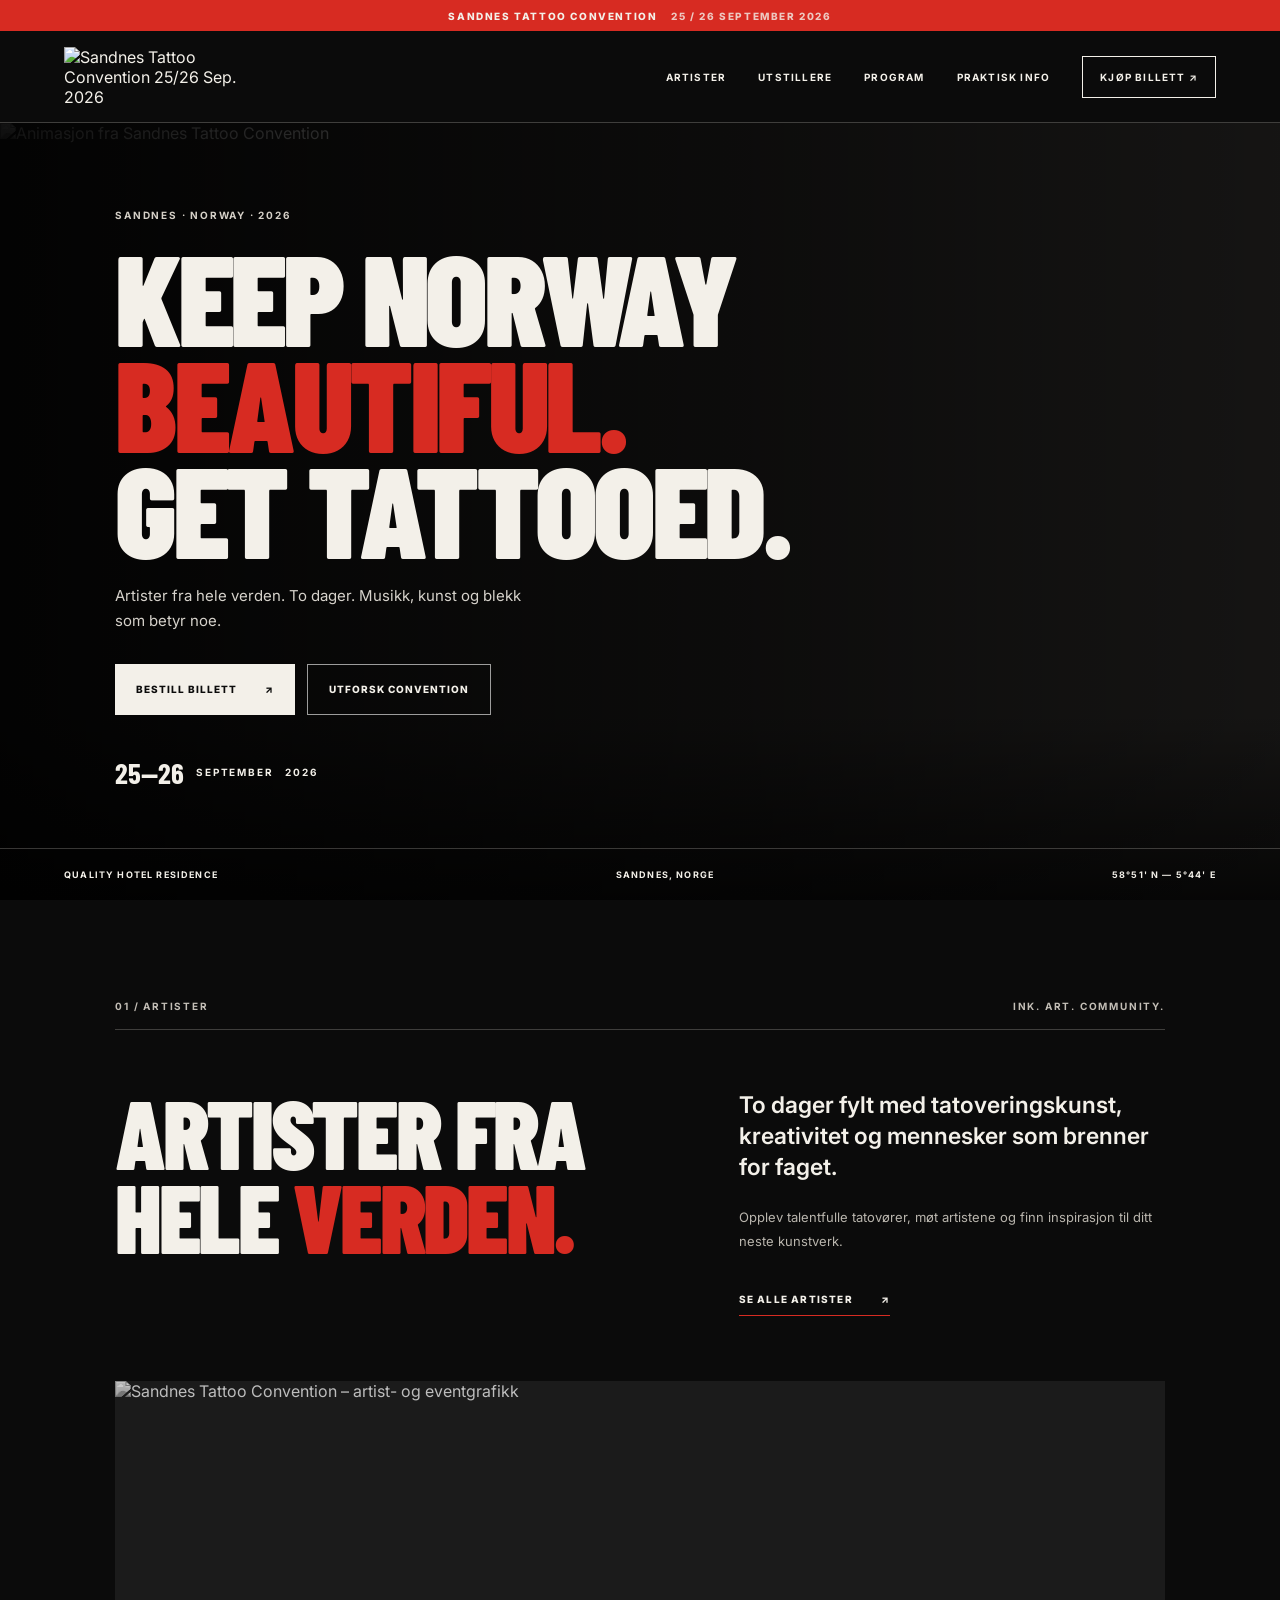
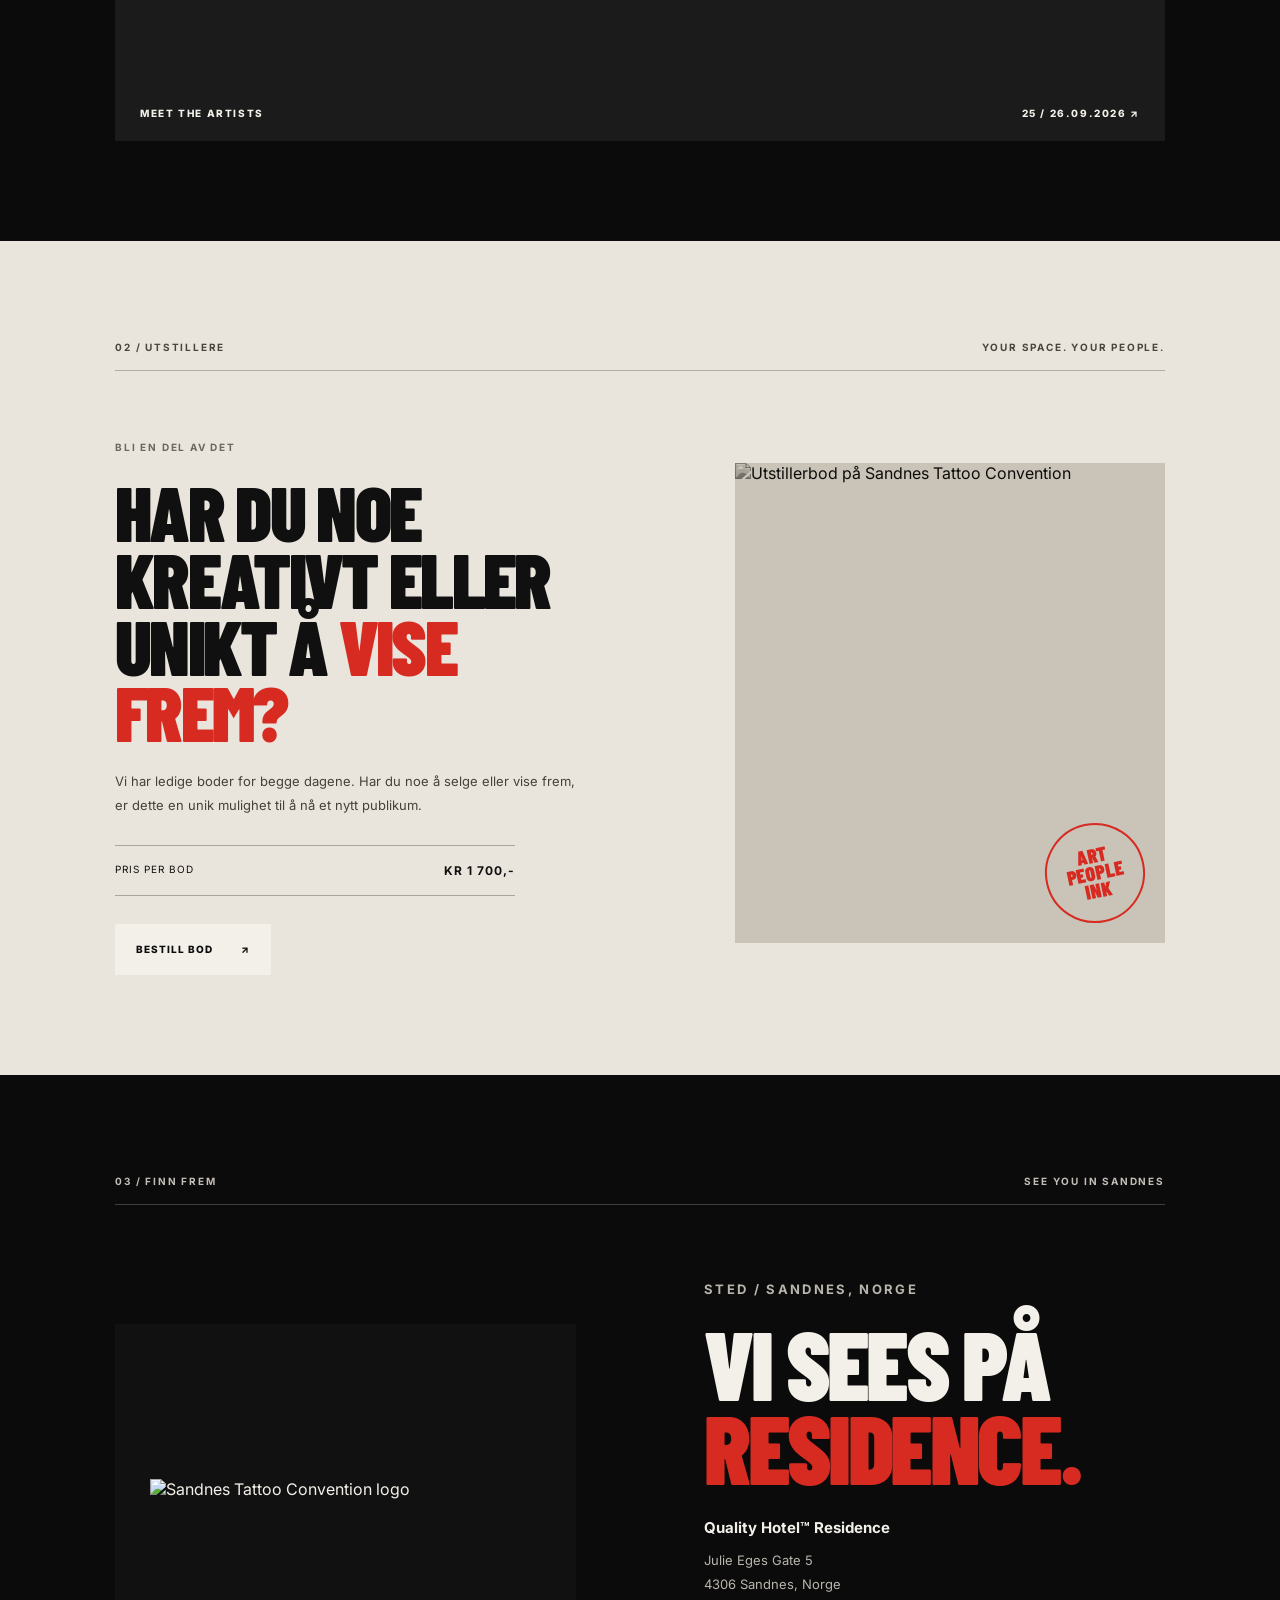
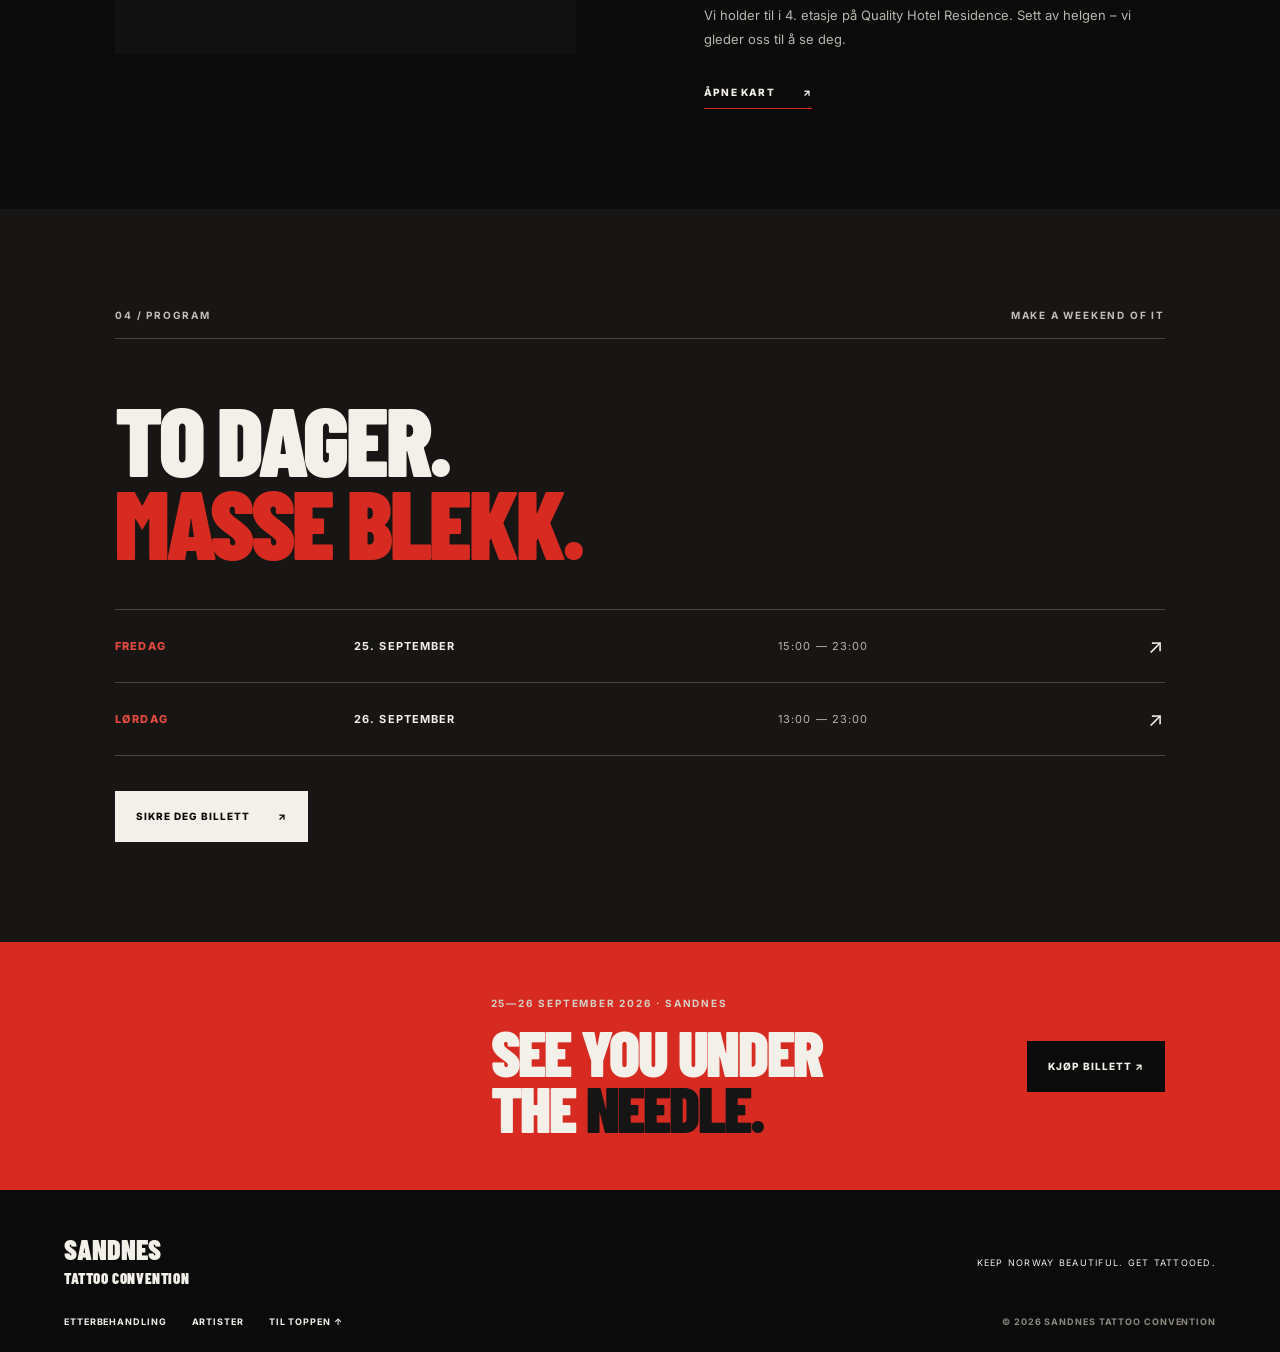
==== index.html @ 078666fd "Add files via upload" ====
<!doctype html>
<html lang="no">
<head>
  <meta charset="utf-8">
  <meta name="viewport" content="width=device-width, initial-scale=1">
  <meta name="theme-color" content="#0b0b0b">
  <meta name="description" content="Sandnes Tattoo Convention 2026 – 25.–26. september på Quality Hotel Residence, Sandnes.">
  <title>Sandnes Tattoo Convention 2026</title>
  <link rel="preconnect" href="https://images.squarespace-cdn.com">
  <link rel="preconnect" href="https://fonts.googleapis.com">
  <link rel="preconnect" href="https://fonts.gstatic.com" crossorigin>
  <link href="https://fonts.googleapis.com/css2?family=Barlow+Condensed:wght@500;600;700;800;900&family=Inter:wght@400;500;600;700&display=swap" rel="stylesheet">
  <link rel="stylesheet" href="styles.css">
</head>
<body>
  <div class="announcement">SANDNES TATTOO CONVENTION <span>25 / 26 SEPTEMBER 2026</span></div>
  <header class="site-header">
    <a class="brand" href="#top" aria-label="Sandnes Tattoo Convention – hjem">
      <img src="https://images.squarespace-cdn.com/content/v1/65fae7667be36723a707e2a6/1be97c33-63d8-4299-be17-b055fa96f4dd/STC_26_logo.png" alt="Sandnes Tattoo Convention 25/26 Sep. 2026">
    </a>
    <button class="menu-toggle" aria-expanded="false" aria-controls="main-nav">MENY <span>☰</span></button>
    <nav id="main-nav" class="main-nav">
      <a href="#artister">ARTISTER</a>
      <a href="#utstillere">UTSTILLERE</a>
      <a href="#program">PROGRAM</a>
      <a href="#praktisk">PRAKTISK INFO</a>
      <a class="nav-ticket" href="https://sandnes-tattoo-convention.hoopla.no/" target="_blank" rel="noopener">KJØP BILLETT ↗</a>
    </nav>
  </header>

  <main id="top">
    <section class="hero">
      <div class="hero-media">
        <img class="hero-gif" src="https://images.squarespace-cdn.com/content/v1/65fae7667be36723a707e2a6/f34ad4ca-7884-49cb-9c8e-e98b982192d0/v1.gif" alt="Animasjon fra Sandnes Tattoo Convention">
      </div>
      <div class="hero-shade"></div>
      <div class="hero-content">
        <p class="eyebrow">SANDNES · NORWAY · 2026</p>
        <h1>KEEP NORWAY<br><span>BEAUTIFUL.</span><br>GET TATTOOED.</h1>
        <p class="hero-copy">Artister fra hele verden. To dager. Musikk, kunst og blekk som betyr noe.</p>
        <div class="hero-actions">
          <a class="button button-light" href="https://sandnes-tattoo-convention.hoopla.no/" target="_blank" rel="noopener">BESTILL BILLETT <span>↗</span></a>
          <a class="button button-outline" href="#artister">UTFORSK CONVENTION</a>
        </div>
        <div class="hero-date"><span>25—26</span><span>SEPTEMBER</span><span>2026</span></div>
      </div>
      <div class="hero-bottom"><span>QUALITY HOTEL RESIDENCE</span><span>SANDNES, NORGE</span><span>58°51' N — 5°44' E</span></div>
    </section>

    <section class="intro section-pad" id="artister">
      <div class="section-kicker"><span>01 / ARTISTER</span><span>INK. ART. COMMUNITY.</span></div>
      <div class="intro-grid">
        <h2>ARTISTER FRA<br>HELE <em>VERDEN.</em></h2>
        <div class="intro-text">
          <p class="large-copy">To dager fylt med tatoveringskunst, kreativitet og mennesker som brenner for faget.</p>
          <p>Opplev talentfulle tatovører, møt artistene og finn inspirasjon til ditt neste kunstverk.</p>
          <a class="text-link" href="https://www.sandnestattooconvention.no/artister">SE ALLE ARTISTER <span>↗</span></a>
        </div>
      </div>
      <div class="artist-strip">
        <img src="https://images.squarespace-cdn.com/content/v1/65fae7667be36723a707e2a6/83099fee-153a-42f2-ba63-254ea59f3fc2/Sandnes%2BTattoo.gif" alt="Sandnes Tattoo Convention – artist- og eventgrafikk" loading="lazy">
        <div class="artist-strip-label"><span>MEET THE ARTISTS</span><span>25 / 26.09.2026 ↗</span></div>
      </div>
    </section>

    <section class="vendors section-pad" id="utstillere">
      <div class="section-kicker"><span>02 / UTSTILLERE</span><span>YOUR SPACE. YOUR PEOPLE.</span></div>
      <div class="vendors-grid">
        <div class="vendors-copy">
          <p class="eyebrow">BLI EN DEL AV DET</p>
          <h2>HAR DU NOE<br>KREATIVT ELLER<br>UNIKT Å <em>VISE FREM?</em></h2>
          <p>Vi har ledige boder for begge dagene. Har du noe å selge eller vise frem, er dette en unik mulighet til å nå et nytt publikum.</p>
          <div class="price-row"><span>PRIS PER BOD</span><strong>KR 1 700,-</strong></div>
          <a class="button button-light" href="https://www.paypal.com/" target="_blank" rel="noopener">BESTILL BOD <span>↗</span></a>
        </div>
        <div class="vendors-image">
          <img src="https://images.squarespace-cdn.com/content/v1/65fae7667be36723a707e2a6/8558b09d-7b20-4662-9222-501c51ed01f8/stand.gif" alt="Utstillerbod på Sandnes Tattoo Convention" loading="lazy">
          <span class="image-stamp">ART<br>PEOPLE<br>INK</span>
        </div>
      </div>
    </section>

    <section class="venue section-pad" id="praktisk">
      <div class="section-kicker"><span>03 / FINN FREM</span><span>SEE YOU IN SANDNES</span></div>
      <div class="venue-grid">
        <div class="venue-art">
          <img src="https://images.squarespace-cdn.com/content/v1/65fae7667be36723a707e2a6/1be97c33-63d8-4299-be17-b055fa96f4dd/STC_26_logo.png" alt="Sandnes Tattoo Convention logo" loading="lazy">
        </div>
        <div class="venue-copy">
          <p class="eyebrow">STED / SANDNES, NORGE</p>
          <h2>VI SEES PÅ<br><em>RESIDENCE.</em></h2>
          <h3>Quality Hotel™ Residence</h3>
          <p>Julie Eges Gate 5<br>4306 Sandnes, Norge</p>
          <p>Vi holder til i 4. etasje på Quality Hotel Residence. Sett av helgen – vi gleder oss til å se deg.</p>
          <a class="text-link" href="https://maps.app.goo.gl/" target="_blank" rel="noopener">ÅPNE KART <span>↗</span></a>
        </div>
      </div>
    </section>

    <section class="schedule section-pad" id="program">
      <div class="section-kicker"><span>04 / PROGRAM</span><span>MAKE A WEEKEND OF IT</span></div>
      <h2>TO DAGER.<br><em>MASSE BLEKK.</em></h2>
      <div class="schedule-list">
        <div class="schedule-item"><span class="schedule-day">FREDAG</span><strong>25. SEPTEMBER</strong><span class="schedule-time">15:00 — 23:00</span><span class="schedule-arrow">↗</span></div>
        <div class="schedule-item"><span class="schedule-day">LØRDAG</span><strong>26. SEPTEMBER</strong><span class="schedule-time">13:00 — 23:00</span><span class="schedule-arrow">↗</span></div>
      </div>
      <a class="button button-light schedule-cta" href="https://sandnes-tattoo-convention.hoopla.no/" target="_blank" rel="noopener">SIKRE DEG BILLETT <span>↗</span></a>
    </section>

    <section class="ticket-banner">
      <img src="https://images.squarespace-cdn.com/content/v1/65fae7667be36723a707e2a6/1be97c33-63d8-4299-be17-b055fa96f4dd/STC_26_logo.png" alt="" loading="lazy">
      <div><p class="eyebrow">25—26 SEPTEMBER 2026 · SANDNES</p><h2>SEE YOU UNDER<br>THE <em>NEEDLE.</em></h2></div>
      <a class="button button-dark" href="https://sandnes-tattoo-convention.hoopla.no/" target="_blank" rel="noopener">KJØP BILLETT ↗</a>
    </section>
  </main>

  <footer class="site-footer">
    <a href="#top" class="footer-logo">SANDNES<br><span>TATTOO CONVENTION</span></a>
    <p>KEEP NORWAY BEAUTIFUL. GET TATTOOED.</p>
    <div class="footer-links"><a href="https://www.sandnestattooconvention.no/aftercare">ETTERBEHANDLING</a><a href="https://www.sandnestattooconvention.no/artister">ARTISTER</a><a href="#top">TIL TOPPEN ↑</a></div>
    <small>© 2026 SANDNES TATTOO CONVENTION</small>
  </footer>
  <script src="script.js"></script>
</body>
</html>
---- styles.css ----
@import url('https://fonts.googleapis.com/css2?family=Barlow+Condensed:wght@500;600;700;800;900&family=Inter:wght@400;500;600;700&display=swap');
:root{--black:#0b0b0b;--white:#f3f0e9;--red:#d72b22;--gray:#a8a49d;--line:rgba(243,240,233,.22)}
*{box-sizing:border-box}html{scroll-behavior:smooth;scroll-padding-top:90px}body{margin:0;background:var(--black);color:var(--white);font-family:Inter,Arial,sans-serif}a{color:inherit;text-decoration:none}img{display:block;max-width:100%}.announcement{min-height:31px;background:var(--red);display:flex;align-items:center;justify-content:center;gap:14px;padding:7px 16px;font-size:10px;font-weight:800;letter-spacing:.16em}.announcement span{opacity:.8}.site-header{height:92px;display:flex;align-items:center;justify-content:space-between;padding:0 5vw;border-bottom:1px solid var(--line);position:relative;z-index:5;background:#0b0b0b}.brand{width:190px;flex-shrink:0}.brand img{width:100%;max-height:68px;object-fit:contain}.main-nav{display:flex;align-items:center;gap:clamp(16px,2.5vw,40px)}.main-nav a{font-size:10px;font-weight:700;letter-spacing:.12em;white-space:nowrap}.main-nav a:hover,.text-link:hover{color:#e04b40}.main-nav .nav-ticket{border:1px solid var(--white);padding:14px 17px}.menu-toggle{display:none;background:none;color:var(--white);border:0;font-weight:800}.hero{position:relative;min-height:690px;height:min(820px,calc(100vh - 123px));overflow:hidden;display:flex;align-items:center}.hero-media,.hero-shade{position:absolute;inset:0}.hero-media{background:#181716}.hero-gif{width:100%;height:100%;object-fit:cover;opacity:.56;filter:grayscale(100%)}.hero-shade{background:linear-gradient(90deg,rgba(0,0,0,.88) 0%,rgba(0,0,0,.5) 56%,rgba(0,0,0,.12) 100%),linear-gradient(0deg,rgba(0,0,0,.7),transparent 24%)}.hero-content{position:relative;z-index:1;padding:60px 9vw 95px;max-width:1050px}.eyebrow,.section-kicker{font-size:10px;font-weight:700;letter-spacing:.18em}.eyebrow{color:#d5d0c7}.hero h1,.intro h2,.vendors h2,.venue h2,.schedule h2,.ticket-banner h2{font-family:"Barlow Condensed",Impact,sans-serif;font-size:clamp(64px,10.1vw,145px);line-height:.82;letter-spacing:-.035em;font-weight:900;margin:22px 0}.hero h1 span,.intro em,.vendors em,.venue em,.schedule em,.ticket-banner em{color:var(--red);font-style:normal}.hero-copy{max-width:430px;color:#d6d2cb;line-height:1.7;font-size:15px}.hero-actions{display:flex;gap:12px;flex-wrap:wrap;margin-top:30px}.button{display:inline-flex;justify-content:center;align-items:center;gap:28px;min-height:51px;padding:0 21px;font-size:10px;font-weight:800;letter-spacing:.1em;transition:transform .2s,background .2s}.button:hover{transform:translateY(-2px)}.button-light{background:var(--white);color:var(--black)}.button-light:hover{background:#fff}.button-outline{border:1px solid rgba(255,255,255,.6)}.button-dark{background:var(--black);color:var(--white)}.hero-date{display:flex;align-items:center;gap:12px;margin-top:40px;font-size:10px;letter-spacing:.18em;font-weight:700}.hero-date span:first-child{font-family:"Barlow Condensed";font-size:29px;letter-spacing:0}.hero-bottom{position:absolute;bottom:0;left:0;right:0;display:flex;justify-content:space-between;padding:20px 5vw;border-top:1px solid var(--line);font-size:9px;letter-spacing:.13em;font-weight:700}.section-pad{padding:100px 9vw}.section-kicker{display:flex;justify-content:space-between;padding-bottom:17px;border-bottom:1px solid var(--line);color:#c3beb6}.intro-grid{display:grid;grid-template-columns:1.1fr .9fr;gap:8vw;padding:60px 0 65px}.intro h2,.vendors h2,.venue h2,.schedule h2,.ticket-banner h2{font-size:clamp(55px,7.5vw,100px);margin:0;line-height:.87}.intro-text{align-self:end;max-width:430px}.large-copy{font-size:23px;line-height:1.35;font-weight:600;margin-top:0}.intro-text p:not(.large-copy),.vendors-copy>p:not(.eyebrow),.venue-copy>p{font-size:13px;line-height:1.8;color:#b9b5ad}.text-link{display:inline-flex;gap:28px;align-items:center;border-bottom:1px solid var(--red);padding:15px 0 10px;font-size:10px;font-weight:800;letter-spacing:.12em;margin-top:12px}.artist-strip{position:relative;background:#1b1b1b;min-height:300px;overflow:hidden}.artist-strip img{width:100%;height:360px;object-fit:cover;filter:grayscale(100%);opacity:.76}.artist-strip-label{position:absolute;left:25px;right:25px;bottom:22px;display:flex;justify-content:space-between;font-size:10px;letter-spacing:.16em;font-weight:800}.vendors{background:#e9e5dc;color:#101010}.vendors .section-kicker{border-color:rgba(0,0,0,.25);color:#48453f}.vendors-grid{display:grid;grid-template-columns:1fr .85fr;gap:9vw;padding-top:60px;align-items:center}.vendors-copy .eyebrow{color:#6c665e}.vendors h2{font-size:clamp(48px,6vw,82px);margin:25px 0}.vendors h2 em{color:var(--red)}.vendors-copy>p:not(.eyebrow){max-width:470px;color:#45413b}.price-row{display:flex;justify-content:space-between;max-width:400px;border-top:1px solid #aaa49a;border-bottom:1px solid #aaa49a;padding:17px 0;margin:28px 0;font-size:10px;letter-spacing:.1em}.price-row strong{font-size:12px}.vendors-image{position:relative;min-height:430px;background:#c9c3b8;overflow:hidden}.vendors-image img{width:100%;height:480px;object-fit:cover;filter:grayscale(100%);mix-blend-mode:multiply}.image-stamp{position:absolute;right:20px;bottom:20px;border:2px solid var(--red);border-radius:50%;width:100px;height:100px;display:grid;place-content:center;text-align:center;color:var(--red);font-family:"Barlow Condensed";font-weight:900;font-size:20px;line-height:.88;transform:rotate(-12deg)}.venue-grid{display:grid;grid-template-columns:1fr 1fr;gap:10vw;padding-top:65px;align-items:center}.venue-art{min-height:330px;display:grid;place-items:center;background:#111;padding:35px}.venue-art img{width:100%;max-width:600px}.venue-copy h2{margin:20px 0 30px}.venue-copy h3{font-size:15px;margin:0 0 12px}.venue-copy>p{margin:8px 0}.schedule{background:#171615}.schedule h2{margin:58px 0 45px}.schedule-list{border-top:1px solid var(--line)}.schedule-item{display:grid;grid-template-columns:.65fr 1.2fr 1fr 30px;align-items:center;gap:20px;padding:24px 0;border-bottom:1px solid var(--line)}.schedule-item span,.schedule-item strong{font-size:11px;letter-spacing:.1em}.schedule-day{color:#e24a40;font-weight:800}.schedule-time{color:#b9b4ac}.schedule-arrow{font-size:20px!important;text-align:right}.schedule-cta{margin-top:35px}.ticket-banner{background:var(--red);padding:55px 9vw;display:flex;align-items:center;justify-content:space-between;gap:30px}.ticket-banner>img{width:170px;max-height:105px;object-fit:contain}.ticket-banner .eyebrow{margin-top:0}.ticket-banner h2{font-size:clamp(42px,5vw,66px);margin-top:15px}.ticket-banner em{color:#151515}.site-footer{padding:48px 5vw 25px;display:grid;grid-template-columns:1fr 1fr;gap:30px;align-items:center}.footer-logo{font-family:"Barlow Condensed";font-weight:900;font-size:28px;line-height:.85}.footer-logo span{font-size:15px;letter-spacing:.04em}.site-footer>p{font-size:9px;letter-spacing:.14em;text-align:right}.footer-links{display:flex;gap:25px;flex-wrap:wrap}.footer-links a,.site-footer small{font-size:9px;font-weight:700;letter-spacing:.1em}.site-footer small{text-align:right;color:#8e8981}
@media(min-width:1400px){.hero-content{padding-left:12vw}.section-pad{padding-left:12vw;padding-right:12vw}}
@media(max-width:850px){.site-header{height:76px;padding:0 22px}.brand{width:150px}.menu-toggle{display:block;font-size:10px;letter-spacing:.12em}.menu-toggle span{margin-left:8px;font-size:16px}.main-nav{display:none;position:absolute;top:75px;left:0;right:0;padding:20px 24px 25px;background:#0b0b0b;border-bottom:1px solid var(--line);flex-direction:column;align-items:stretch;gap:0}.main-nav.open{display:flex}.main-nav a{padding:16px 0;border-bottom:1px solid var(--line)}.main-nav .nav-ticket{text-align:center;margin-top:14px;padding:16px}.hero{height:720px;min-height:620px}.hero-content{padding:50px 7vw 95px}.hero h1{font-size:clamp(59px,12vw,100px)}.hero-bottom{padding:15px 5vw}.hero-bottom span:last-child{display:none}.section-pad{padding:70px 7vw}.intro-grid,.vendors-grid,.venue-grid{grid-template-columns:1fr;gap:35px;padding-top:40px}.intro-grid{padding-bottom:45px}.intro-text{max-width:600px}.vendors-image{min-height:300px}.vendors-image img{height:380px}.venue-art{min-height:250px}.ticket-banner{padding:45px 7vw;flex-wrap:wrap}.ticket-banner>img{width:120px}.ticket-banner>div{flex:1;min-width:200px}.ticket-banner .button{width:100%}}
@media(max-width:520px){.announcement{font-size:8px;gap:8px}.hero{height:calc(100svh - 107px);min-height:610px}.hero-content{padding-left:22px;padding-right:22px}.hero h1{font-size:62px}.hero-copy{font-size:13px}.hero-bottom{font-size:8px}.hero-bottom span:nth-child(2){text-align:right}.section-pad{padding:55px 22px}.section-kicker{font-size:8px;gap:12px}.intro h2,.vendors h2,.venue h2,.schedule h2{font-size:57px}.large-copy{font-size:20px}.artist-strip img{height:260px}.vendors h2{font-size:48px}.schedule-item{grid-template-columns:.8fr 1.2fr 30px;gap:8px}.schedule-time{grid-column:2;grid-row:2}.schedule-arrow{grid-column:3;grid-row:1/3}.schedule-item strong{font-size:10px}.ticket-banner{padding:35px 22px}.ticket-banner>img{width:95px}.ticket-banner h2{font-size:43px}.site-footer{padding:35px 22px 22px;grid-template-columns:1fr;gap:20px}.site-footer>p{text-align:left}.footer-links{gap:16px}.site-footer small{text-align:left}}
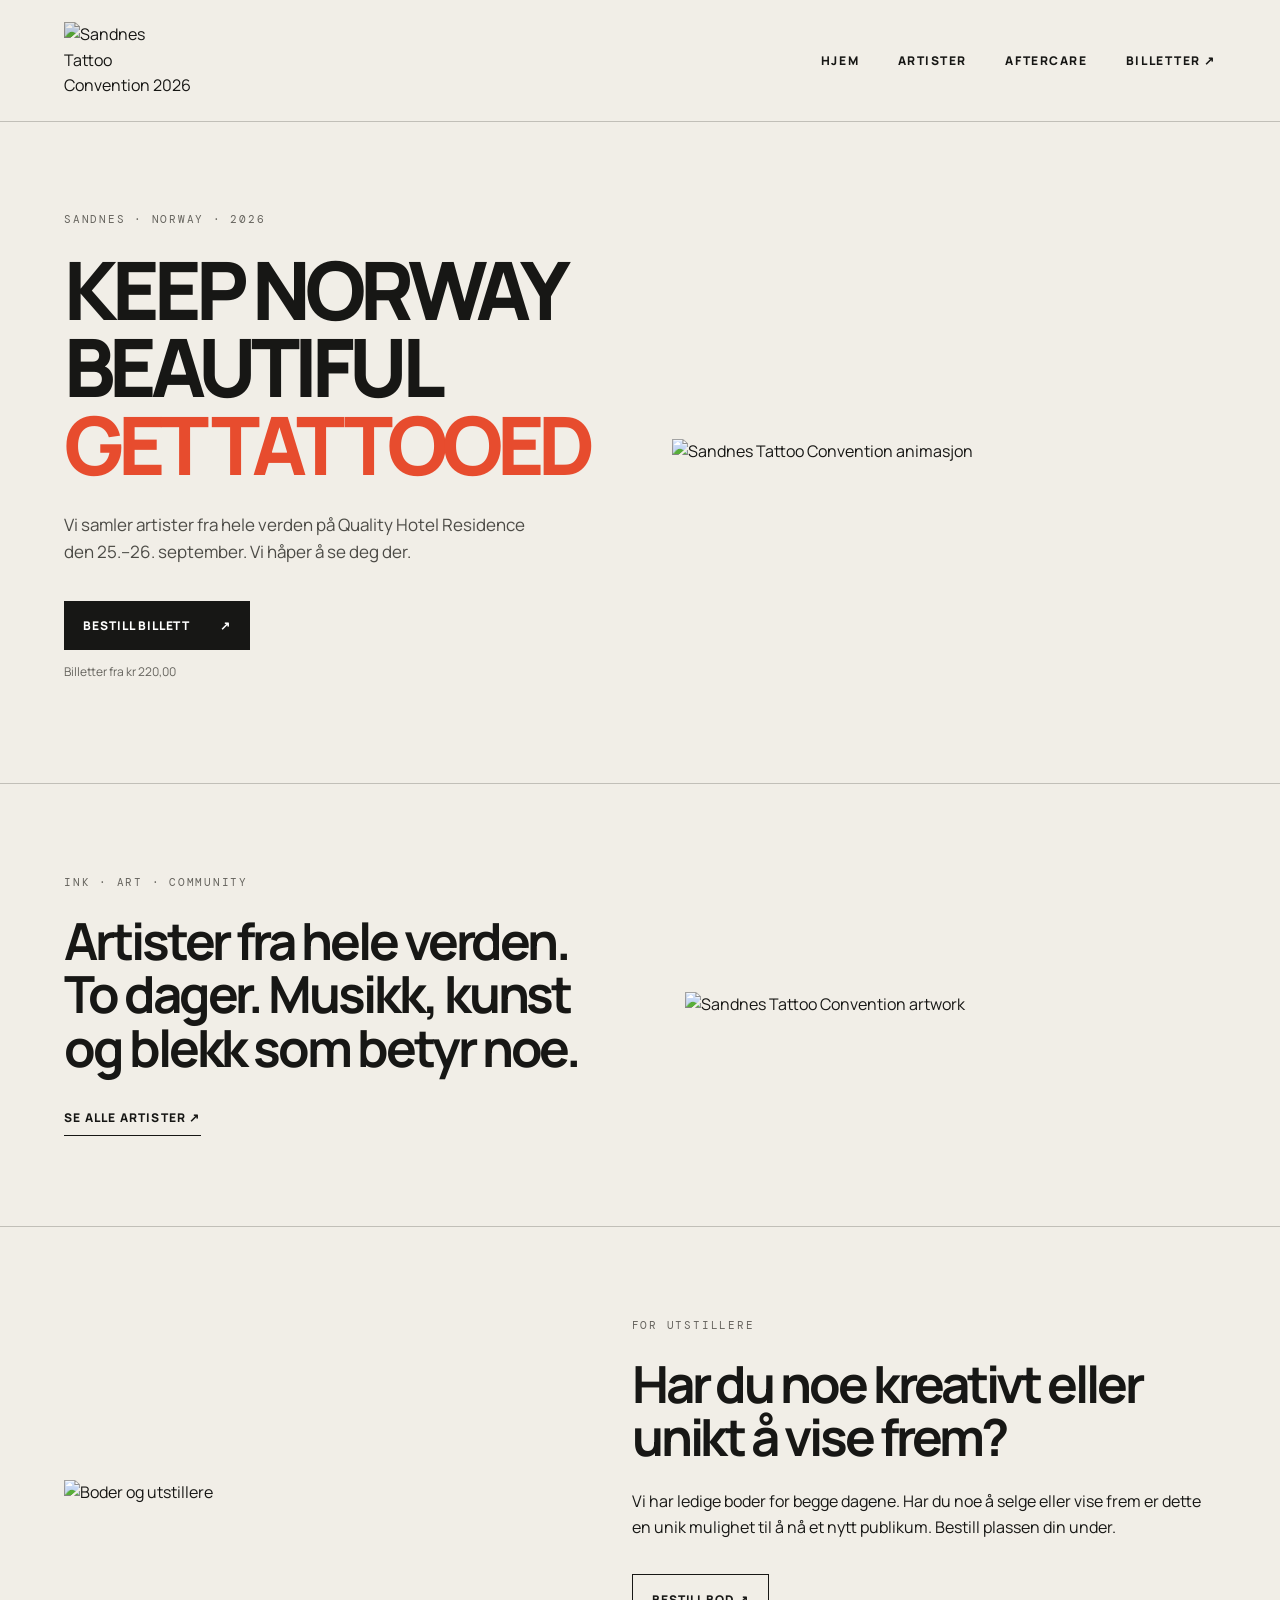
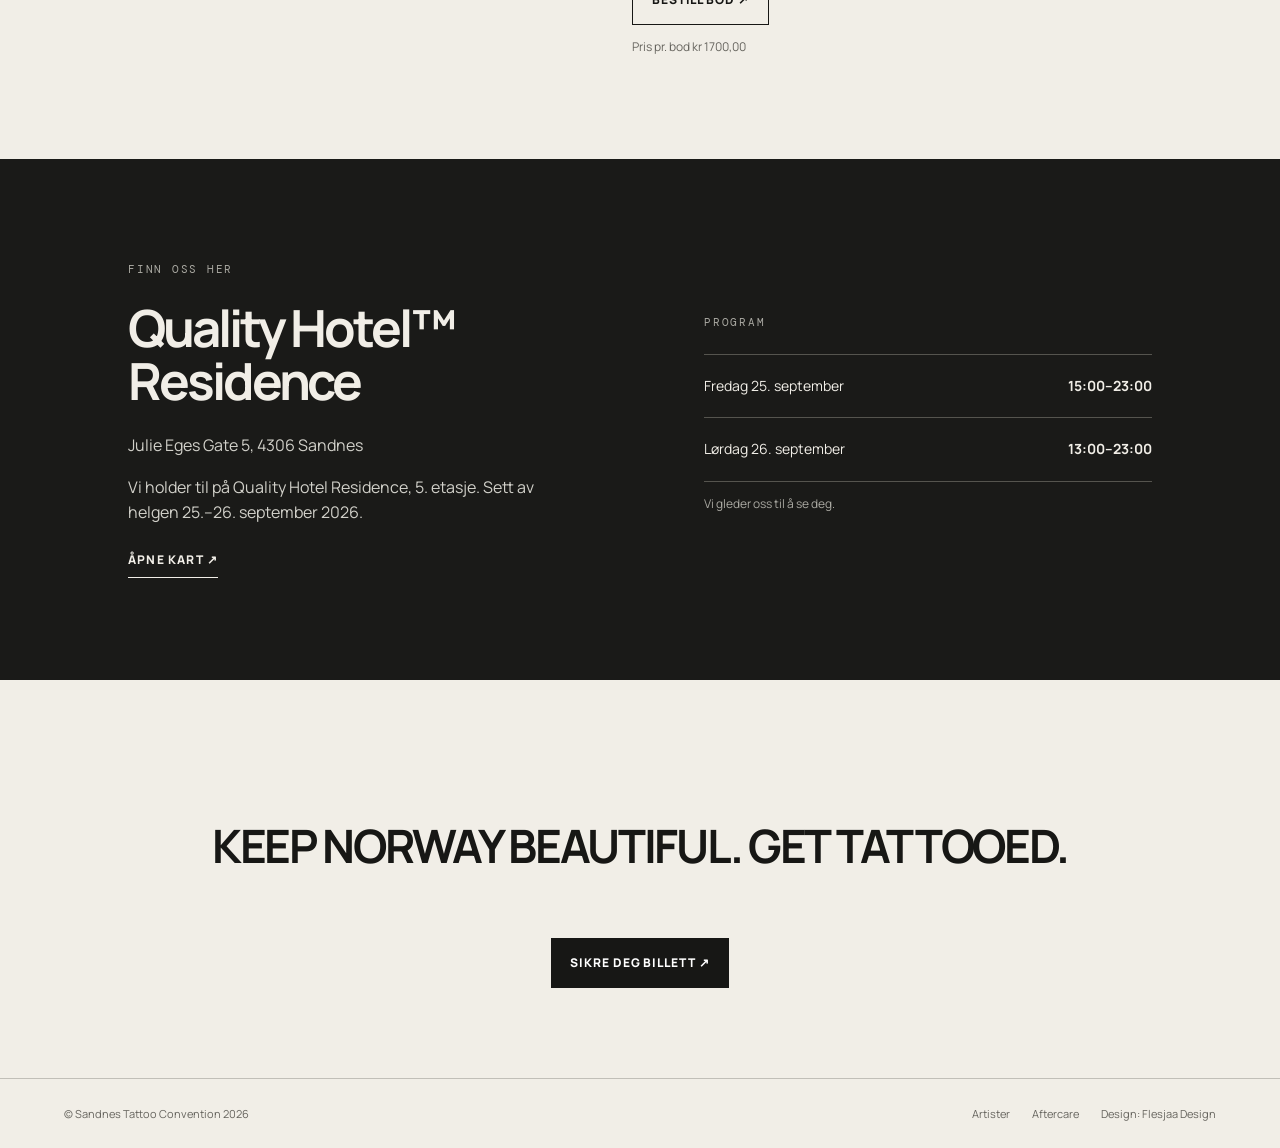
==== commit 53c481ef: "Add files via upload" ====
--- a/index.html
+++ b/index.html
@@ -1,125 +1,30 @@
 <!doctype html>
 <html lang="no">
 <head>
-  <meta charset="utf-8">
-  <meta name="viewport" content="width=device-width, initial-scale=1">
-  <meta name="theme-color" content="#0b0b0b">
-  <meta name="description" content="Sandnes Tattoo Convention 2026 – 25.–26. september på Quality Hotel Residence, Sandnes.">
-  <title>Sandnes Tattoo Convention 2026</title>
-  <link rel="preconnect" href="https://images.squarespace-cdn.com">
-  <link rel="preconnect" href="https://fonts.googleapis.com">
-  <link rel="preconnect" href="https://fonts.gstatic.com" crossorigin>
-  <link href="https://fonts.googleapis.com/css2?family=Barlow+Condensed:wght@500;600;700;800;900&family=Inter:wght@400;500;600;700&display=swap" rel="stylesheet">
-  <link rel="stylesheet" href="styles.css">
+<meta charset="utf-8"><meta name="viewport" content="width=device-width,initial-scale=1">
+<title>Sandnes Tattoo Convention 2026 – 26.–27. September</title>
+<meta name="description" content="Keep Norway Beautiful. Get Tattooed. Sandnes Tattoo Convention på Quality Hotel Residence.">
+<link rel="stylesheet" href="styles.css">
 </head>
 <body>
-  <div class="announcement">SANDNES TATTOO CONVENTION <span>25 / 26 SEPTEMBER 2026</span></div>
-  <header class="site-header">
-    <a class="brand" href="#top" aria-label="Sandnes Tattoo Convention – hjem">
-      <img src="https://images.squarespace-cdn.com/content/v1/65fae7667be36723a707e2a6/1be97c33-63d8-4299-be17-b055fa96f4dd/STC_26_logo.png" alt="Sandnes Tattoo Convention 25/26 Sep. 2026">
-    </a>
-    <button class="menu-toggle" aria-expanded="false" aria-controls="main-nav">MENY <span>☰</span></button>
-    <nav id="main-nav" class="main-nav">
-      <a href="#artister">ARTISTER</a>
-      <a href="#utstillere">UTSTILLERE</a>
-      <a href="#program">PROGRAM</a>
-      <a href="#praktisk">PRAKTISK INFO</a>
-      <a class="nav-ticket" href="https://sandnes-tattoo-convention.hoopla.no/" target="_blank" rel="noopener">KJØP BILLETT ↗</a>
-    </nav>
-  </header>
-
-  <main id="top">
-    <section class="hero">
-      <div class="hero-media">
-        <img class="hero-gif" src="https://images.squarespace-cdn.com/content/v1/65fae7667be36723a707e2a6/f34ad4ca-7884-49cb-9c8e-e98b982192d0/v1.gif" alt="Animasjon fra Sandnes Tattoo Convention">
-      </div>
-      <div class="hero-shade"></div>
-      <div class="hero-content">
-        <p class="eyebrow">SANDNES · NORWAY · 2026</p>
-        <h1>KEEP NORWAY<br><span>BEAUTIFUL.</span><br>GET TATTOOED.</h1>
-        <p class="hero-copy">Artister fra hele verden. To dager. Musikk, kunst og blekk som betyr noe.</p>
-        <div class="hero-actions">
-          <a class="button button-light" href="https://sandnes-tattoo-convention.hoopla.no/" target="_blank" rel="noopener">BESTILL BILLETT <span>↗</span></a>
-          <a class="button button-outline" href="#artister">UTFORSK CONVENTION</a>
-        </div>
-        <div class="hero-date"><span>25—26</span><span>SEPTEMBER</span><span>2026</span></div>
-      </div>
-      <div class="hero-bottom"><span>QUALITY HOTEL RESIDENCE</span><span>SANDNES, NORGE</span><span>58°51' N — 5°44' E</span></div>
-    </section>
-
-    <section class="intro section-pad" id="artister">
-      <div class="section-kicker"><span>01 / ARTISTER</span><span>INK. ART. COMMUNITY.</span></div>
-      <div class="intro-grid">
-        <h2>ARTISTER FRA<br>HELE <em>VERDEN.</em></h2>
-        <div class="intro-text">
-          <p class="large-copy">To dager fylt med tatoveringskunst, kreativitet og mennesker som brenner for faget.</p>
-          <p>Opplev talentfulle tatovører, møt artistene og finn inspirasjon til ditt neste kunstverk.</p>
-          <a class="text-link" href="https://www.sandnestattooconvention.no/artister">SE ALLE ARTISTER <span>↗</span></a>
-        </div>
-      </div>
-      <div class="artist-strip">
-        <img src="https://images.squarespace-cdn.com/content/v1/65fae7667be36723a707e2a6/83099fee-153a-42f2-ba63-254ea59f3fc2/Sandnes%2BTattoo.gif" alt="Sandnes Tattoo Convention – artist- og eventgrafikk" loading="lazy">
-        <div class="artist-strip-label"><span>MEET THE ARTISTS</span><span>25 / 26.09.2026 ↗</span></div>
-      </div>
-    </section>
-
-    <section class="vendors section-pad" id="utstillere">
-      <div class="section-kicker"><span>02 / UTSTILLERE</span><span>YOUR SPACE. YOUR PEOPLE.</span></div>
-      <div class="vendors-grid">
-        <div class="vendors-copy">
-          <p class="eyebrow">BLI EN DEL AV DET</p>
-          <h2>HAR DU NOE<br>KREATIVT ELLER<br>UNIKT Å <em>VISE FREM?</em></h2>
-          <p>Vi har ledige boder for begge dagene. Har du noe å selge eller vise frem, er dette en unik mulighet til å nå et nytt publikum.</p>
-          <div class="price-row"><span>PRIS PER BOD</span><strong>KR 1 700,-</strong></div>
-          <a class="button button-light" href="https://www.paypal.com/" target="_blank" rel="noopener">BESTILL BOD <span>↗</span></a>
-        </div>
-        <div class="vendors-image">
-          <img src="https://images.squarespace-cdn.com/content/v1/65fae7667be36723a707e2a6/8558b09d-7b20-4662-9222-501c51ed01f8/stand.gif" alt="Utstillerbod på Sandnes Tattoo Convention" loading="lazy">
-          <span class="image-stamp">ART<br>PEOPLE<br>INK</span>
-        </div>
-      </div>
-    </section>
-
-    <section class="venue section-pad" id="praktisk">
-      <div class="section-kicker"><span>03 / FINN FREM</span><span>SEE YOU IN SANDNES</span></div>
-      <div class="venue-grid">
-        <div class="venue-art">
-          <img src="https://images.squarespace-cdn.com/content/v1/65fae7667be36723a707e2a6/1be97c33-63d8-4299-be17-b055fa96f4dd/STC_26_logo.png" alt="Sandnes Tattoo Convention logo" loading="lazy">
-        </div>
-        <div class="venue-copy">
-          <p class="eyebrow">STED / SANDNES, NORGE</p>
-          <h2>VI SEES PÅ<br><em>RESIDENCE.</em></h2>
-          <h3>Quality Hotel™ Residence</h3>
-          <p>Julie Eges Gate 5<br>4306 Sandnes, Norge</p>
-          <p>Vi holder til i 4. etasje på Quality Hotel Residence. Sett av helgen – vi gleder oss til å se deg.</p>
-          <a class="text-link" href="https://maps.app.goo.gl/" target="_blank" rel="noopener">ÅPNE KART <span>↗</span></a>
-        </div>
-      </div>
-    </section>
-
-    <section class="schedule section-pad" id="program">
-      <div class="section-kicker"><span>04 / PROGRAM</span><span>MAKE A WEEKEND OF IT</span></div>
-      <h2>TO DAGER.<br><em>MASSE BLEKK.</em></h2>
-      <div class="schedule-list">
-        <div class="schedule-item"><span class="schedule-day">FREDAG</span><strong>25. SEPTEMBER</strong><span class="schedule-time">15:00 — 23:00</span><span class="schedule-arrow">↗</span></div>
-        <div class="schedule-item"><span class="schedule-day">LØRDAG</span><strong>26. SEPTEMBER</strong><span class="schedule-time">13:00 — 23:00</span><span class="schedule-arrow">↗</span></div>
-      </div>
-      <a class="button button-light schedule-cta" href="https://sandnes-tattoo-convention.hoopla.no/" target="_blank" rel="noopener">SIKRE DEG BILLETT <span>↗</span></a>
-    </section>
-
-    <section class="ticket-banner">
-      <img src="https://images.squarespace-cdn.com/content/v1/65fae7667be36723a707e2a6/1be97c33-63d8-4299-be17-b055fa96f4dd/STC_26_logo.png" alt="" loading="lazy">
-      <div><p class="eyebrow">25—26 SEPTEMBER 2026 · SANDNES</p><h2>SEE YOU UNDER<br>THE <em>NEEDLE.</em></h2></div>
-      <a class="button button-dark" href="https://sandnes-tattoo-convention.hoopla.no/" target="_blank" rel="noopener">KJØP BILLETT ↗</a>
-    </section>
-  </main>
-
-  <footer class="site-footer">
-    <a href="#top" class="footer-logo">SANDNES<br><span>TATTOO CONVENTION</span></a>
-    <p>KEEP NORWAY BEAUTIFUL. GET TATTOOED.</p>
-    <div class="footer-links"><a href="https://www.sandnestattooconvention.no/aftercare">ETTERBEHANDLING</a><a href="https://www.sandnestattooconvention.no/artister">ARTISTER</a><a href="#top">TIL TOPPEN ↑</a></div>
-    <small>© 2026 SANDNES TATTOO CONVENTION</small>
-  </footer>
-  <script src="script.js"></script>
-</body>
-</html>+<header class="site-header">
+  <a class="brand" href="index.html" aria-label="Sandnes Tattoo Convention hjem"><img src="https://images.squarespace-cdn.com/content/v1/65fae7667be36723a707e2a6/1be97c33-63d8-4299-be17-b055fa96f4dd/STC_26_logo.png" alt="Sandnes Tattoo Convention 2026"></a>
+  <button class="menu-toggle" aria-expanded="false" aria-controls="main-nav">☰ <span>Meny</span></button>
+  <nav id="main-nav"><a href="index.html">Hjem</a><a href="artister.html">Artister</a><a href="aftercare.html">Aftercare</a><a href="https://sandnes-tattoo-convention.hoopla.no/" target="_blank" rel="noopener">Billetter ↗</a></nav>
+</header>
+<main>
+<section class="hero">
+  <div class="hero-art"><img class="hero-gif" src="https://images.squarespace-cdn.com/content/v1/65fae7667be36723a707e2a6/f34ad4ca-7884-49cb-9c8e-e98b982192d0/v1.gif" alt="Sandnes Tattoo Convention animasjon"></div>
+  <div class="hero-copy"><p class="eyebrow">SANDNES · NORWAY · 2026</p><h1>KEEP NORWAY BEAUTIFUL<br><em>GET TATTOOED</em></h1>
+  <p>Vi samler artister fra hele verden på Quality Hotel Residence den 25.–26. september. Vi håper å se deg der.</p>
+  <a class="button" href="https://sandnes-tattoo-convention.hoopla.no/" target="_blank" rel="noopener">Bestill billett <span>↗</span></a>
+  <p class="small-note">Billetter fra kr 220,00</p></div>
+</section>
+<section class="intro section-grid"><div><p class="eyebrow">INK · ART · COMMUNITY</p><h2>Artister fra hele verden.<br>To dager. Musikk, kunst og blekk som betyr noe.</h2><a class="text-link" href="artister.html">Se alle artister <span>↗</span></a></div><img src="https://images.squarespace-cdn.com/content/v1/65fae7667be36723a707e2a6/83099fee-153a-42f2-ba63-254ea59f3fc2/Sandnes%2BTattoo.gif" alt="Sandnes Tattoo Convention artwork" loading="lazy"></section>
+<section class="vendors section-grid"><img src="https://images.squarespace-cdn.com/content/v1/65fae7667be36723a707e2a6/8558b09d-7b20-4662-9222-501c51ed01f8/stand.gif" alt="Boder og utstillere" loading="lazy"><div><p class="eyebrow">FOR UTSTILLERE</p><h2>Har du noe kreativt eller unikt å vise frem?</h2><p>Vi har ledige boder for begge dagene. Har du noe å selge eller vise frem er dette en unik mulighet til å nå et nytt publikum. Bestill plassen din under.</p><a class="button button-outline" href="https://www.paypal.com/" target="_blank" rel="noopener">Bestill bod ↗</a><p class="small-note">Pris pr. bod kr 1700,00</p></div></section>
+<section class="venue"><div class="venue-copy"><p class="eyebrow">FINN OSS HER</p><h2>Quality Hotel™ Residence</h2><p>Julie Eges Gate 5, 4306 Sandnes</p><p>Vi holder til på Quality Hotel Residence, 5. etasje. Sett av helgen 25.–26. september 2026.</p><a class="text-link" href="https://maps.google.com/?q=Quality+Hotel+Residence+Sandnes" target="_blank" rel="noopener">Åpne kart ↗</a></div><div class="schedule"><p class="eyebrow">PROGRAM</p><div class="day"><span>Fredag 25. september</span><strong>15:00–23:00</strong></div><div class="day"><span>Lørdag 26. september</span><strong>13:00–23:00</strong></div><p class="small-note">Vi gleder oss til å se deg.</p></div></section>
+<section class="closing"><img src="https://images.squarespace-cdn.com/content/v1/65fae7667be36723a707e2a6/1be97c33-63d8-4299-be17-b055fa96f4dd/STC_26_logo.png" alt="" loading="lazy"><h2>KEEP NORWAY BEAUTIFUL. GET TATTOOED.</h2><a class="button" href="https://sandnes-tattoo-convention.hoopla.no/" target="_blank" rel="noopener">Sikre deg billett ↗</a></section>
+</main>
+<footer><span>© Sandnes Tattoo Convention 2026</span><div><a href="artister.html">Artister</a><a href="aftercare.html">Aftercare</a><a href="https://www.flesjaadesign.com/" target="_blank" rel="noopener">Design: Flesjaa Design</a></div></footer>
+<script src="script.js"></script>
+</body></html>
--- a/styles.css
+++ b/styles.css
@@ -1,6 +1,4 @@
-@import url('https://fonts.googleapis.com/css2?family=Barlow+Condensed:wght@500;600;700;800;900&family=Inter:wght@400;500;600;700&display=swap');
-:root{--black:#0b0b0b;--white:#f3f0e9;--red:#d72b22;--gray:#a8a49d;--line:rgba(243,240,233,.22)}
-*{box-sizing:border-box}html{scroll-behavior:smooth;scroll-padding-top:90px}body{margin:0;background:var(--black);color:var(--white);font-family:Inter,Arial,sans-serif}a{color:inherit;text-decoration:none}img{display:block;max-width:100%}.announcement{min-height:31px;background:var(--red);display:flex;align-items:center;justify-content:center;gap:14px;padding:7px 16px;font-size:10px;font-weight:800;letter-spacing:.16em}.announcement span{opacity:.8}.site-header{height:92px;display:flex;align-items:center;justify-content:space-between;padding:0 5vw;border-bottom:1px solid var(--line);position:relative;z-index:5;background:#0b0b0b}.brand{width:190px;flex-shrink:0}.brand img{width:100%;max-height:68px;object-fit:contain}.main-nav{display:flex;align-items:center;gap:clamp(16px,2.5vw,40px)}.main-nav a{font-size:10px;font-weight:700;letter-spacing:.12em;white-space:nowrap}.main-nav a:hover,.text-link:hover{color:#e04b40}.main-nav .nav-ticket{border:1px solid var(--white);padding:14px 17px}.menu-toggle{display:none;background:none;color:var(--white);border:0;font-weight:800}.hero{position:relative;min-height:690px;height:min(820px,calc(100vh - 123px));overflow:hidden;display:flex;align-items:center}.hero-media,.hero-shade{position:absolute;inset:0}.hero-media{background:#181716}.hero-gif{width:100%;height:100%;object-fit:cover;opacity:.56;filter:grayscale(100%)}.hero-shade{background:linear-gradient(90deg,rgba(0,0,0,.88) 0%,rgba(0,0,0,.5) 56%,rgba(0,0,0,.12) 100%),linear-gradient(0deg,rgba(0,0,0,.7),transparent 24%)}.hero-content{position:relative;z-index:1;padding:60px 9vw 95px;max-width:1050px}.eyebrow,.section-kicker{font-size:10px;font-weight:700;letter-spacing:.18em}.eyebrow{color:#d5d0c7}.hero h1,.intro h2,.vendors h2,.venue h2,.schedule h2,.ticket-banner h2{font-family:"Barlow Condensed",Impact,sans-serif;font-size:clamp(64px,10.1vw,145px);line-height:.82;letter-spacing:-.035em;font-weight:900;margin:22px 0}.hero h1 span,.intro em,.vendors em,.venue em,.schedule em,.ticket-banner em{color:var(--red);font-style:normal}.hero-copy{max-width:430px;color:#d6d2cb;line-height:1.7;font-size:15px}.hero-actions{display:flex;gap:12px;flex-wrap:wrap;margin-top:30px}.button{display:inline-flex;justify-content:center;align-items:center;gap:28px;min-height:51px;padding:0 21px;font-size:10px;font-weight:800;letter-spacing:.1em;transition:transform .2s,background .2s}.button:hover{transform:translateY(-2px)}.button-light{background:var(--white);color:var(--black)}.button-light:hover{background:#fff}.button-outline{border:1px solid rgba(255,255,255,.6)}.button-dark{background:var(--black);color:var(--white)}.hero-date{display:flex;align-items:center;gap:12px;margin-top:40px;font-size:10px;letter-spacing:.18em;font-weight:700}.hero-date span:first-child{font-family:"Barlow Condensed";font-size:29px;letter-spacing:0}.hero-bottom{position:absolute;bottom:0;left:0;right:0;display:flex;justify-content:space-between;padding:20px 5vw;border-top:1px solid var(--line);font-size:9px;letter-spacing:.13em;font-weight:700}.section-pad{padding:100px 9vw}.section-kicker{display:flex;justify-content:space-between;padding-bottom:17px;border-bottom:1px solid var(--line);color:#c3beb6}.intro-grid{display:grid;grid-template-columns:1.1fr .9fr;gap:8vw;padding:60px 0 65px}.intro h2,.vendors h2,.venue h2,.schedule h2,.ticket-banner h2{font-size:clamp(55px,7.5vw,100px);margin:0;line-height:.87}.intro-text{align-self:end;max-width:430px}.large-copy{font-size:23px;line-height:1.35;font-weight:600;margin-top:0}.intro-text p:not(.large-copy),.vendors-copy>p:not(.eyebrow),.venue-copy>p{font-size:13px;line-height:1.8;color:#b9b5ad}.text-link{display:inline-flex;gap:28px;align-items:center;border-bottom:1px solid var(--red);padding:15px 0 10px;font-size:10px;font-weight:800;letter-spacing:.12em;margin-top:12px}.artist-strip{position:relative;background:#1b1b1b;min-height:300px;overflow:hidden}.artist-strip img{width:100%;height:360px;object-fit:cover;filter:grayscale(100%);opacity:.76}.artist-strip-label{position:absolute;left:25px;right:25px;bottom:22px;display:flex;justify-content:space-between;font-size:10px;letter-spacing:.16em;font-weight:800}.vendors{background:#e9e5dc;color:#101010}.vendors .section-kicker{border-color:rgba(0,0,0,.25);color:#48453f}.vendors-grid{display:grid;grid-template-columns:1fr .85fr;gap:9vw;padding-top:60px;align-items:center}.vendors-copy .eyebrow{color:#6c665e}.vendors h2{font-size:clamp(48px,6vw,82px);margin:25px 0}.vendors h2 em{color:var(--red)}.vendors-copy>p:not(.eyebrow){max-width:470px;color:#45413b}.price-row{display:flex;justify-content:space-between;max-width:400px;border-top:1px solid #aaa49a;border-bottom:1px solid #aaa49a;padding:17px 0;margin:28px 0;font-size:10px;letter-spacing:.1em}.price-row strong{font-size:12px}.vendors-image{position:relative;min-height:430px;background:#c9c3b8;overflow:hidden}.vendors-image img{width:100%;height:480px;object-fit:cover;filter:grayscale(100%);mix-blend-mode:multiply}.image-stamp{position:absolute;right:20px;bottom:20px;border:2px solid var(--red);border-radius:50%;width:100px;height:100px;display:grid;place-content:center;text-align:center;color:var(--red);font-family:"Barlow Condensed";font-weight:900;font-size:20px;line-height:.88;transform:rotate(-12deg)}.venue-grid{display:grid;grid-template-columns:1fr 1fr;gap:10vw;padding-top:65px;align-items:center}.venue-art{min-height:330px;display:grid;place-items:center;background:#111;padding:35px}.venue-art img{width:100%;max-width:600px}.venue-copy h2{margin:20px 0 30px}.venue-copy h3{font-size:15px;margin:0 0 12px}.venue-copy>p{margin:8px 0}.schedule{background:#171615}.schedule h2{margin:58px 0 45px}.schedule-list{border-top:1px solid var(--line)}.schedule-item{display:grid;grid-template-columns:.65fr 1.2fr 1fr 30px;align-items:center;gap:20px;padding:24px 0;border-bottom:1px solid var(--line)}.schedule-item span,.schedule-item strong{font-size:11px;letter-spacing:.1em}.schedule-day{color:#e24a40;font-weight:800}.schedule-time{color:#b9b4ac}.schedule-arrow{font-size:20px!important;text-align:right}.schedule-cta{margin-top:35px}.ticket-banner{background:var(--red);padding:55px 9vw;display:flex;align-items:center;justify-content:space-between;gap:30px}.ticket-banner>img{width:170px;max-height:105px;object-fit:contain}.ticket-banner .eyebrow{margin-top:0}.ticket-banner h2{font-size:clamp(42px,5vw,66px);margin-top:15px}.ticket-banner em{color:#151515}.site-footer{padding:48px 5vw 25px;display:grid;grid-template-columns:1fr 1fr;gap:30px;align-items:center}.footer-logo{font-family:"Barlow Condensed";font-weight:900;font-size:28px;line-height:.85}.footer-logo span{font-size:15px;letter-spacing:.04em}.site-footer>p{font-size:9px;letter-spacing:.14em;text-align:right}.footer-links{display:flex;gap:25px;flex-wrap:wrap}.footer-links a,.site-footer small{font-size:9px;font-weight:700;letter-spacing:.1em}.site-footer small{text-align:right;color:#8e8981}
-@media(min-width:1400px){.hero-content{padding-left:12vw}.section-pad{padding-left:12vw;padding-right:12vw}}
-@media(max-width:850px){.site-header{height:76px;padding:0 22px}.brand{width:150px}.menu-toggle{display:block;font-size:10px;letter-spacing:.12em}.menu-toggle span{margin-left:8px;font-size:16px}.main-nav{display:none;position:absolute;top:75px;left:0;right:0;padding:20px 24px 25px;background:#0b0b0b;border-bottom:1px solid var(--line);flex-direction:column;align-items:stretch;gap:0}.main-nav.open{display:flex}.main-nav a{padding:16px 0;border-bottom:1px solid var(--line)}.main-nav .nav-ticket{text-align:center;margin-top:14px;padding:16px}.hero{height:720px;min-height:620px}.hero-content{padding:50px 7vw 95px}.hero h1{font-size:clamp(59px,12vw,100px)}.hero-bottom{padding:15px 5vw}.hero-bottom span:last-child{display:none}.section-pad{padding:70px 7vw}.intro-grid,.vendors-grid,.venue-grid{grid-template-columns:1fr;gap:35px;padding-top:40px}.intro-grid{padding-bottom:45px}.intro-text{max-width:600px}.vendors-image{min-height:300px}.vendors-image img{height:380px}.venue-art{min-height:250px}.ticket-banner{padding:45px 7vw;flex-wrap:wrap}.ticket-banner>img{width:120px}.ticket-banner>div{flex:1;min-width:200px}.ticket-banner .button{width:100%}}
-@media(max-width:520px){.announcement{font-size:8px;gap:8px}.hero{height:calc(100svh - 107px);min-height:610px}.hero-content{padding-left:22px;padding-right:22px}.hero h1{font-size:62px}.hero-copy{font-size:13px}.hero-bottom{font-size:8px}.hero-bottom span:nth-child(2){text-align:right}.section-pad{padding:55px 22px}.section-kicker{font-size:8px;gap:12px}.intro h2,.vendors h2,.venue h2,.schedule h2{font-size:57px}.large-copy{font-size:20px}.artist-strip img{height:260px}.vendors h2{font-size:48px}.schedule-item{grid-template-columns:.8fr 1.2fr 30px;gap:8px}.schedule-time{grid-column:2;grid-row:2}.schedule-arrow{grid-column:3;grid-row:1/3}.schedule-item strong{font-size:10px}.ticket-banner{padding:35px 22px}.ticket-banner>img{width:95px}.ticket-banner h2{font-size:43px}.site-footer{padding:35px 22px 22px;grid-template-columns:1fr;gap:20px}.site-footer>p{text-align:left}.footer-links{gap:16px}.site-footer small{text-align:left}}
+@import url('https://fonts.googleapis.com/css2?family=DM+Mono:wght@400;500&family=Manrope:wght@400;500;600;700;800&display=swap');
+:root{--bg:#f1eee7;--ink:#171715;--muted:#66645e;--line:rgba(23,23,21,.22);--accent:#e74c2e;--max:1440px}
+*{box-sizing:border-box}html{scroll-behavior:smooth}body{margin:0;background:var(--bg);color:var(--ink);font-family:Manrope,Arial,sans-serif;font-size:16px;line-height:1.6}a{color:inherit;text-decoration:none}img{display:block;max-width:100%}.site-header{width:100%;max-width:var(--max);margin:auto;padding:22px 5vw;display:flex;align-items:center;justify-content:space-between;border-bottom:1px solid var(--line);gap:24px}.brand{display:block;width:130px;flex-shrink:0}.brand img{width:100%;height:auto;mix-blend-mode:multiply}.site-header nav{display:flex;align-items:center;gap:clamp(16px,3vw,42px)}.site-header nav a{font-size:12px;letter-spacing:.13em;text-transform:uppercase;font-weight:800}.site-header nav a:hover,.text-link:hover{color:var(--accent)}.menu-toggle{display:none;border:1px solid var(--line);background:transparent;padding:10px 12px;font:inherit}.hero{max-width:var(--max);margin:auto;padding:clamp(36px,7vw,100px) 5vw 90px;display:grid;grid-template-columns:1fr 1fr;gap:5vw;align-items:center;min-height:650px}.hero-art{order:2}.hero-art img{width:100%;max-height:680px;object-fit:contain}.hero-copy{order:1}.eyebrow{font-family:'DM Mono',monospace;font-size:11px;letter-spacing:.16em;text-transform:uppercase;color:var(--muted);margin:0 0 22px}.hero h1,.subpage h1{font-size:clamp(40px,6.3vw,88px);letter-spacing:-.075em;line-height:.96;margin:0 0 28px;font-weight:800}.hero h1 em{font-style:normal;color:var(--accent)}.hero-copy>p:not(.eyebrow):not(.small-note){max-width:470px;color:#4c4b46;font-size:17px}.button{display:inline-flex;align-items:center;justify-content:space-between;gap:30px;background:var(--ink);color:white;padding:15px 19px;margin-top:18px;font-size:12px;font-weight:800;text-transform:uppercase;letter-spacing:.08em;transition:background .2s}.button:hover{background:var(--accent)}.button-outline{background:transparent;border:1px solid var(--ink);color:var(--ink)}.button-outline:hover{color:white}.small-note{font-size:12px;color:var(--muted);margin-top:12px}.section-grid{max-width:var(--max);margin:auto;padding:90px 5vw;display:grid;grid-template-columns:1fr 1fr;align-items:center;gap:7vw;border-top:1px solid var(--line)}.section-grid img{width:100%;max-height:560px;object-fit:contain}.section-grid h2,.venue h2{font-size:clamp(30px,4vw,54px);letter-spacing:-.06em;line-height:1.05;margin:0 0 25px}.text-link{display:inline-block;border-bottom:1px solid var(--ink);padding:8px 0;font-size:12px;text-transform:uppercase;letter-spacing:.1em;font-weight:800}.vendors{grid-template-columns: .9fr 1.1fr}.venue{background:#1a1a18;color:#f1eee7;padding:clamp(48px,8vw,110px) 10vw;display:grid;grid-template-columns:1fr 1fr;gap:10vw}.venue .eyebrow,.venue .small-note{color:#aaa9a2}.venue-copy>p:not(.eyebrow){max-width:430px;color:#d1d0c9}.venue .text-link{border-color:#f1eee7}.schedule{align-self:center}.day{display:flex;justify-content:space-between;gap:20px;padding:20px 0;border-bottom:1px solid #55544e;font-size:14px}.day:first-of-type{border-top:1px solid #55544e}.day strong{white-space:nowrap}.closing{text-align:center;padding:90px 20px}.closing img{width:110px;margin:0 auto 25px;mix-blend-mode:multiply}.closing h2{font-size:clamp(24px,4vw,46px);letter-spacing:-.05em}footer{max-width:var(--max);margin:auto;padding:26px 5vw;display:flex;justify-content:space-between;gap:20px;border-top:1px solid var(--line);font-size:11px;color:var(--muted)}footer div{display:flex;gap:22px}footer a:hover{color:var(--accent)}.subpage{max-width:900px;margin:0 auto;padding:clamp(55px,9vw,120px) 5vw 110px}.subpage h1{font-size:clamp(42px,7vw,82px);margin-bottom:22px}.subpage h2{font-size:clamp(28px,4vw,42px);letter-spacing:-.05em;margin-top:58px;margin-bottom:15px}.subpage h3{font-size:20px;margin:32px 0 8px}.subpage p,.subpage li{color:#4b4a45}.subpage .lead{font-size:22px;color:var(--ink);max-width:680px}.artist-note{margin-top:36px;display:grid;grid-template-columns:1fr 1fr;gap:35px;align-items:center}.artist-note img{width:100%;max-height:390px;object-fit:contain}.aftercare{max-width:850px}.aftercare ul{padding-left:22px}.aftercare li{padding:5px 0}.aftercare hr{border:0;border-top:1px solid var(--line);margin:65px 0}
+@media(max-width:760px){.site-header{padding:16px 6vw;flex-wrap:wrap}.brand{width:100px}.menu-toggle{display:block}.site-header nav{display:none;order:3;width:100%;flex-direction:column;align-items:flex-start;padding:15px 0 5px;gap:17px}.site-header nav.open{display:flex}.hero{padding:50px 6vw 65px;grid-template-columns:1fr;gap:25px;min-height:0}.hero-art{order:1}.hero-copy{order:2}.hero-art img{max-height:370px}.hero h1{font-size:clamp(42px,12vw,66px)}.section-grid,.vendors,.venue{grid-template-columns:1fr;padding:60px 6vw;gap:35px}.vendors img{order:2}.venue{padding:65px 7vw;gap:50px}.day{font-size:12px}.closing{padding:65px 6vw}footer{padding:22px 6vw;flex-direction:column}footer div{flex-wrap:wrap;gap:15px}.subpage{padding:60px 6vw 75px}.artist-note{grid-template-columns:1fr}.artist-note img{max-height:300px}}
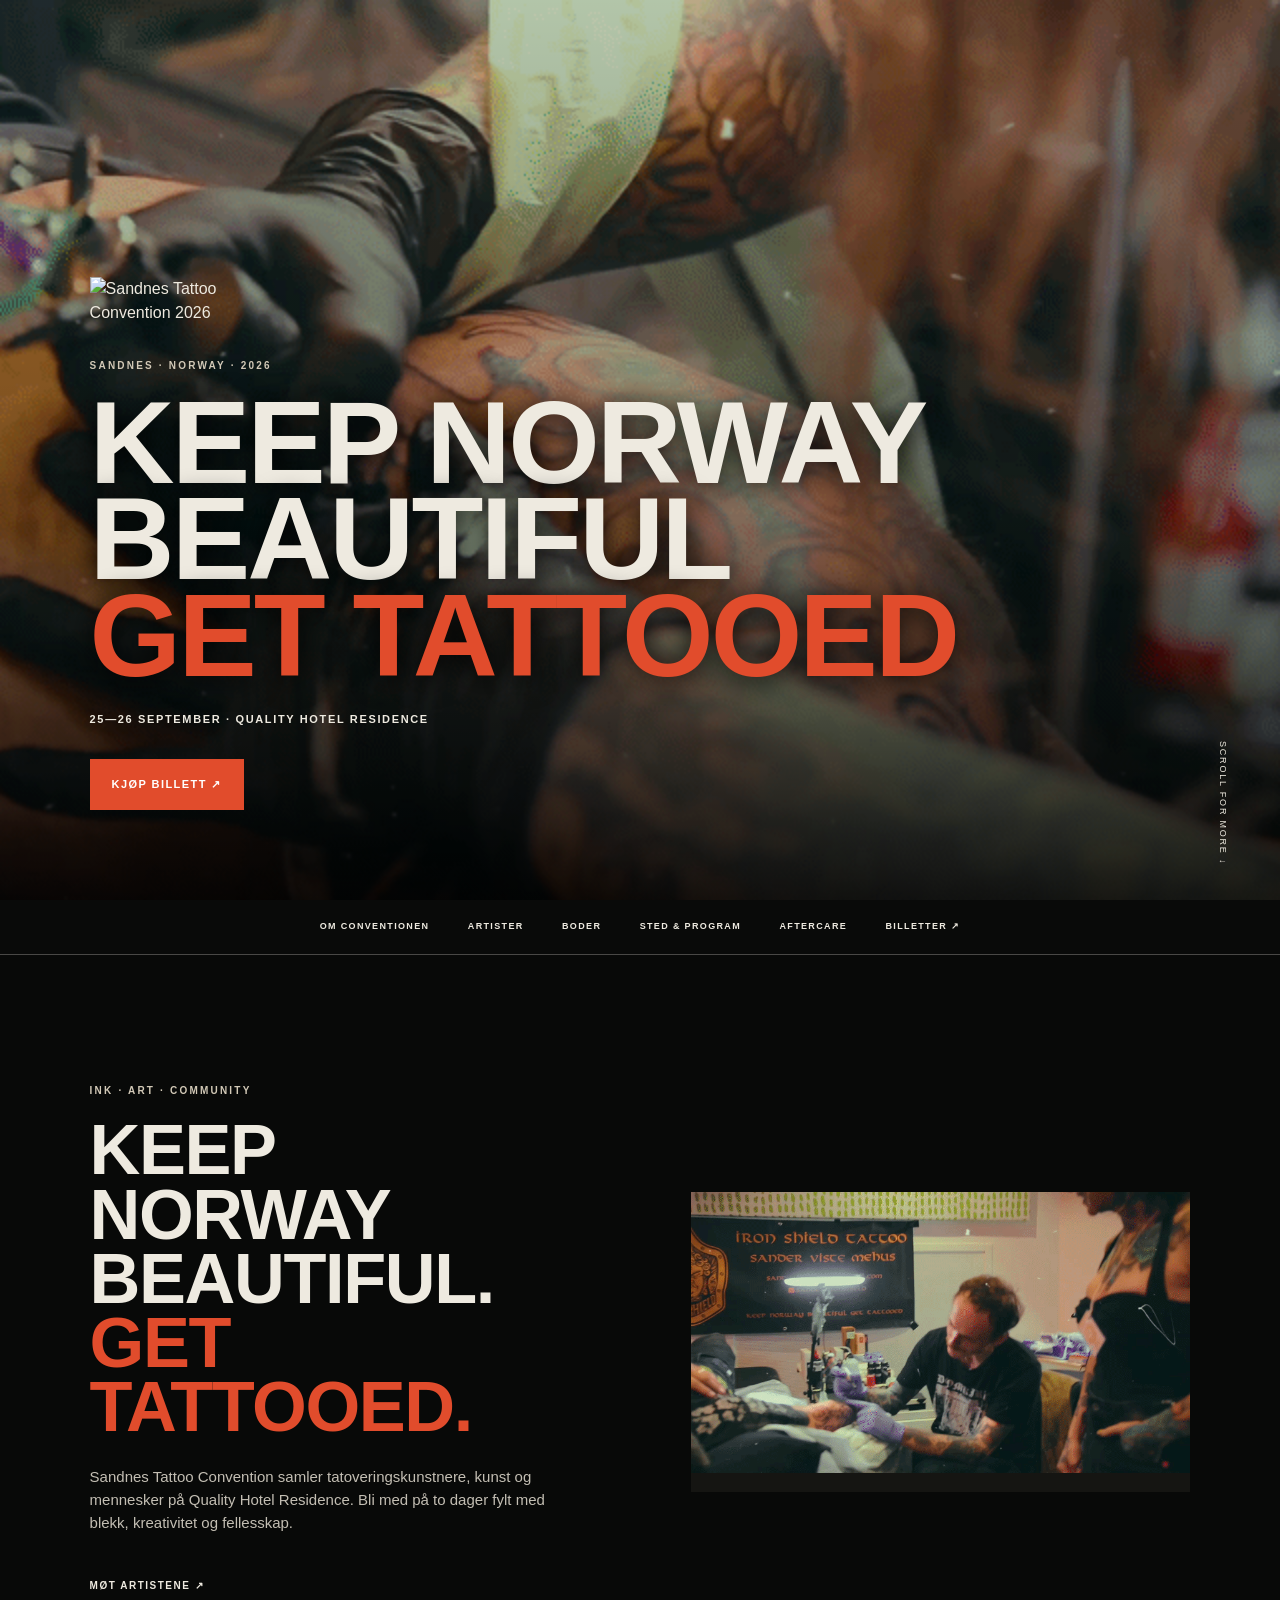
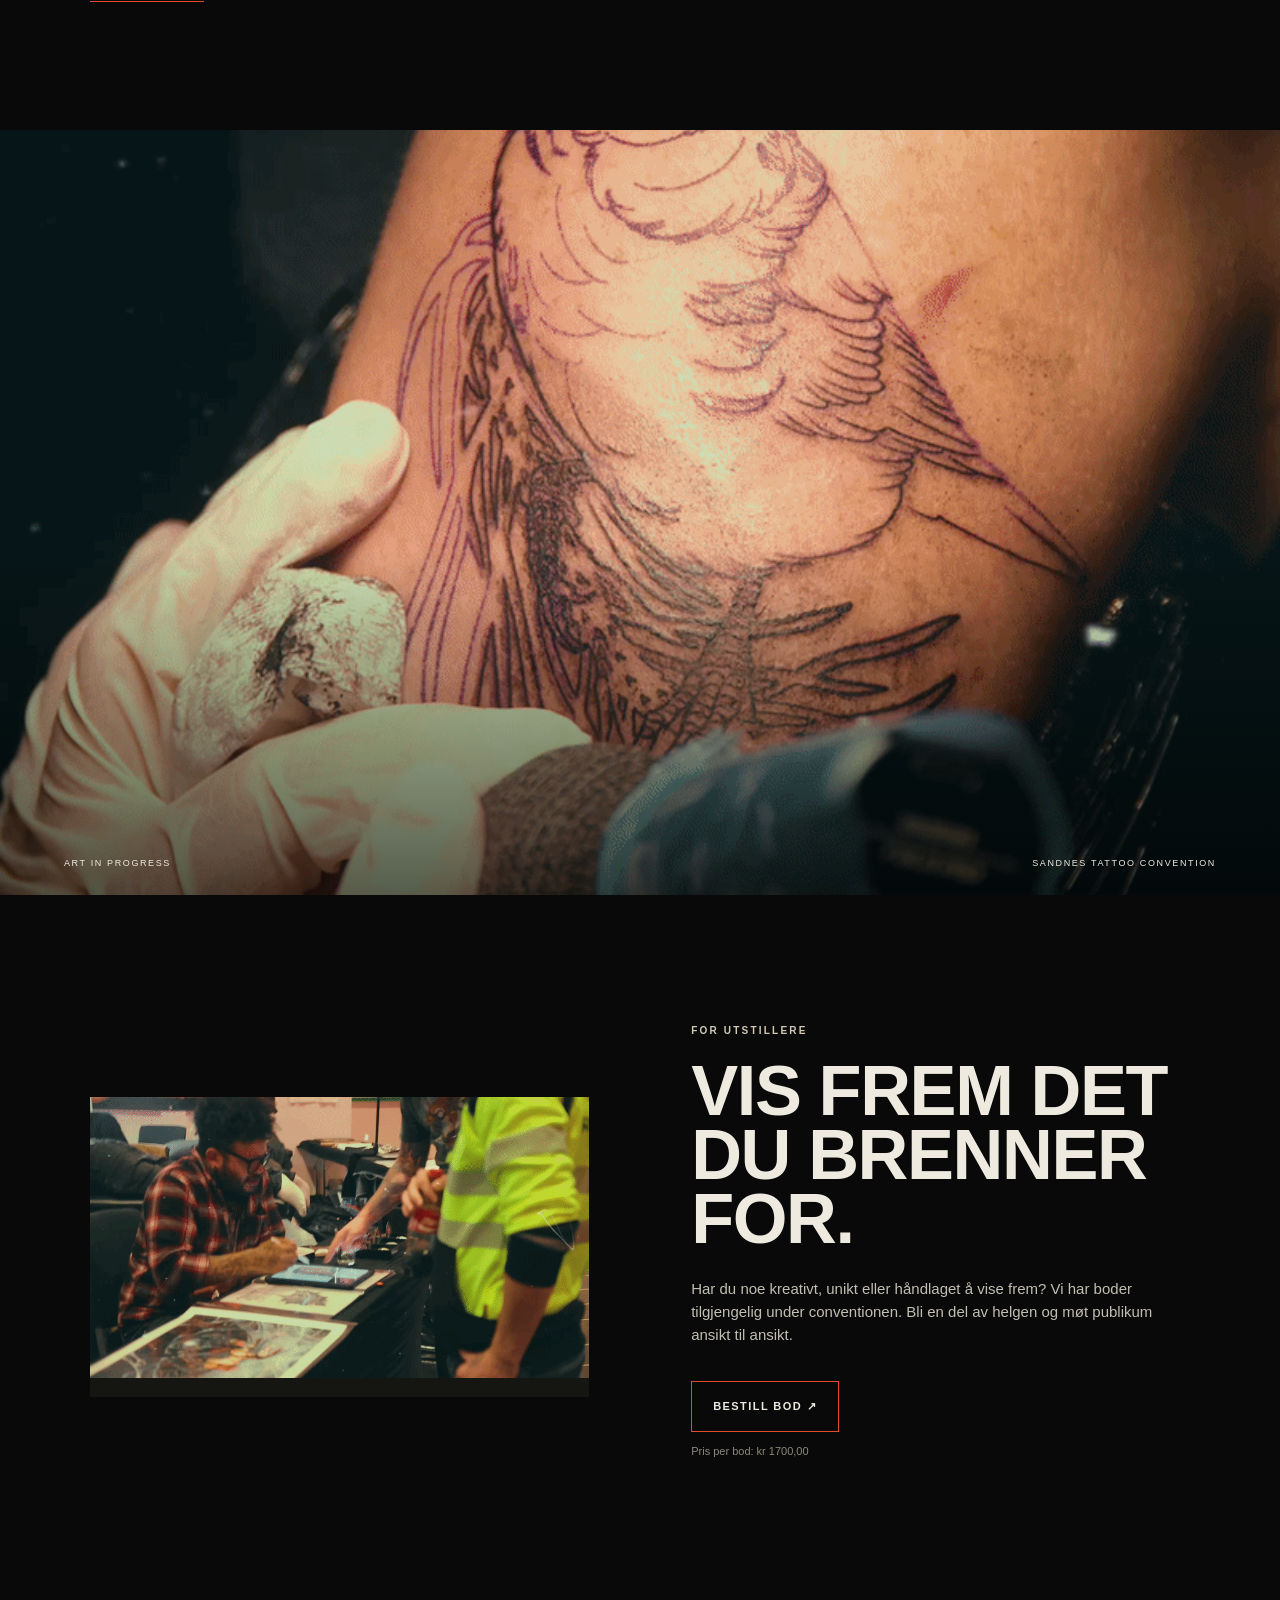
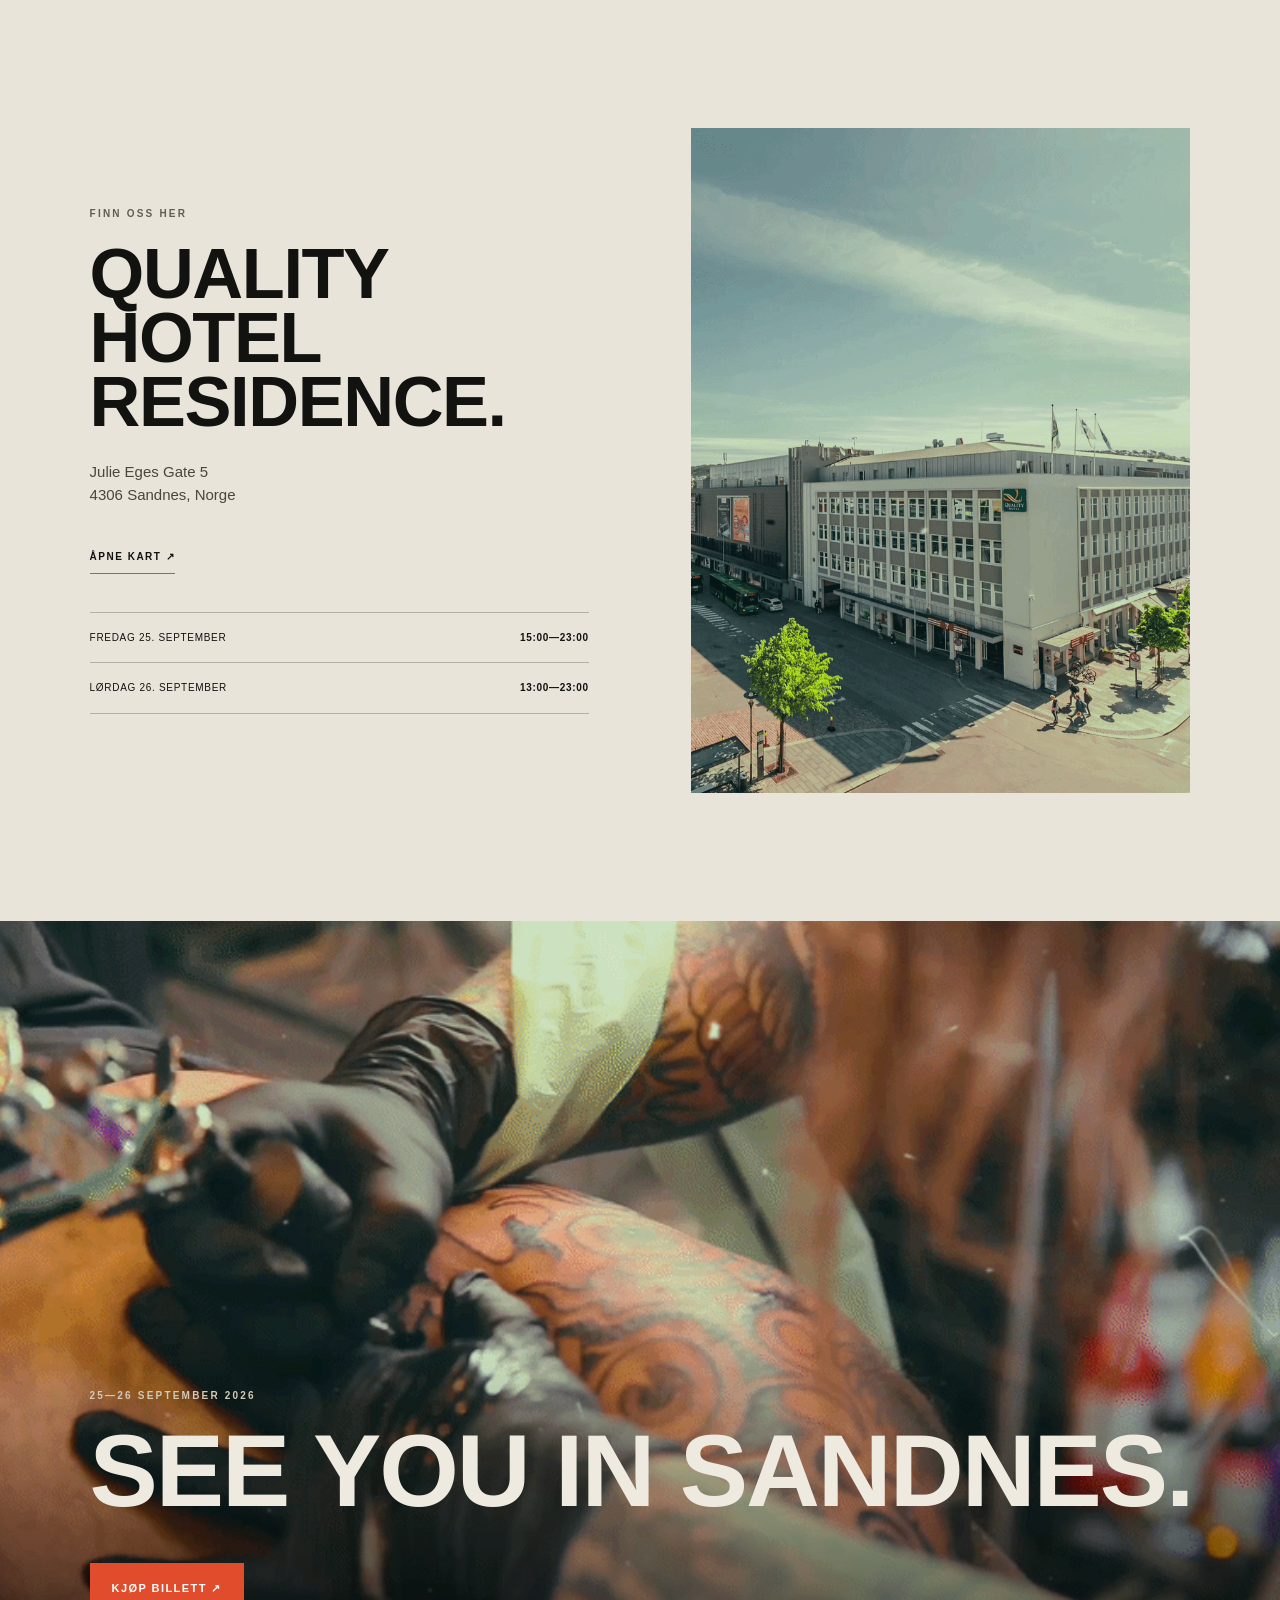
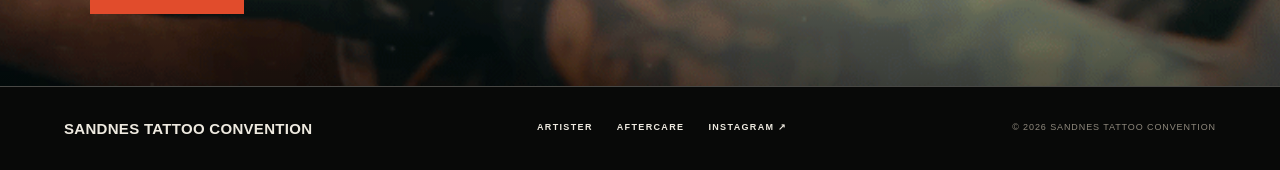
==== commit 331f3b65: "Add files via upload" ====
--- a/index.html
+++ b/index.html
@@ -2,29 +2,33 @@
 <html lang="no">
 <head>
 <meta charset="utf-8"><meta name="viewport" content="width=device-width,initial-scale=1">
-<title>Sandnes Tattoo Convention 2026 – 26.–27. September</title>
-<meta name="description" content="Keep Norway Beautiful. Get Tattooed. Sandnes Tattoo Convention på Quality Hotel Residence.">
+<title>Sandnes Tattoo Convention</title>
+<meta name="description" content="Keep Norway Beautiful. Get Tattooed. Sandnes Tattoo Convention.">
 <link rel="stylesheet" href="styles.css">
 </head>
 <body>
-<header class="site-header">
-  <a class="brand" href="index.html" aria-label="Sandnes Tattoo Convention hjem"><img src="https://images.squarespace-cdn.com/content/v1/65fae7667be36723a707e2a6/1be97c33-63d8-4299-be17-b055fa96f4dd/STC_26_logo.png" alt="Sandnes Tattoo Convention 2026"></a>
-  <button class="menu-toggle" aria-expanded="false" aria-controls="main-nav">☰ <span>Meny</span></button>
-  <nav id="main-nav"><a href="index.html">Hjem</a><a href="artister.html">Artister</a><a href="aftercare.html">Aftercare</a><a href="https://sandnes-tattoo-convention.hoopla.no/" target="_blank" rel="noopener">Billetter ↗</a></nav>
+<header class="hero" id="top">
+  <img class="hero-gif" src="assets/hero.gif" alt="Sandnes Tattoo Convention – levende bilder fra conventionen">
+  <div class="hero-shade"></div>
+  <div class="hero-content">
+    <a class="logo" href="#top"><img src="https://images.squarespace-cdn.com/content/v1/65fae7667be36723a707e2a6/1be97c33-63d8-4299-be17-b055fa96f4dd/STC_26_logo.png" alt="Sandnes Tattoo Convention 2026"></a>
+    <p class="eyebrow">SANDNES · NORWAY · 2026</p>
+    <h1>KEEP NORWAY BEAUTIFUL<br><span>GET TATTOOED</span></h1>
+    <p class="hero-date">25—26 SEPTEMBER · QUALITY HOTEL RESIDENCE</p>
+    <a class="button" href="https://sandnes-tattoo-convention.hoopla.no/" target="_blank" rel="noopener">KJØP BILLETT ↗</a>
+  </div>
+  <a class="scroll-cue" href="#intro">SCROLL FOR MORE ↓</a>
 </header>
+<nav class="main-nav" aria-label="Hovedmeny">
+  <a href="#intro">OM CONVENTIONEN</a><a href="artister.html">ARTISTER</a><a href="#boder">BODER</a><a href="#sted">STED & PROGRAM</a><a href="aftercare.html">AFTERCARE</a><a href="https://sandnes-tattoo-convention.hoopla.no/" target="_blank" rel="noopener">BILLETTER ↗</a>
+</nav>
 <main>
-<section class="hero">
-  <div class="hero-art"><img class="hero-gif" src="https://images.squarespace-cdn.com/content/v1/65fae7667be36723a707e2a6/f34ad4ca-7884-49cb-9c8e-e98b982192d0/v1.gif" alt="Sandnes Tattoo Convention animasjon"></div>
-  <div class="hero-copy"><p class="eyebrow">SANDNES · NORWAY · 2026</p><h1>KEEP NORWAY BEAUTIFUL<br><em>GET TATTOOED</em></h1>
-  <p>Vi samler artister fra hele verden på Quality Hotel Residence den 25.–26. september. Vi håper å se deg der.</p>
-  <a class="button" href="https://sandnes-tattoo-convention.hoopla.no/" target="_blank" rel="noopener">Bestill billett <span>↗</span></a>
-  <p class="small-note">Billetter fra kr 220,00</p></div>
-</section>
-<section class="intro section-grid"><div><p class="eyebrow">INK · ART · COMMUNITY</p><h2>Artister fra hele verden.<br>To dager. Musikk, kunst og blekk som betyr noe.</h2><a class="text-link" href="artister.html">Se alle artister <span>↗</span></a></div><img src="https://images.squarespace-cdn.com/content/v1/65fae7667be36723a707e2a6/83099fee-153a-42f2-ba63-254ea59f3fc2/Sandnes%2BTattoo.gif" alt="Sandnes Tattoo Convention artwork" loading="lazy"></section>
-<section class="vendors section-grid"><img src="https://images.squarespace-cdn.com/content/v1/65fae7667be36723a707e2a6/8558b09d-7b20-4662-9222-501c51ed01f8/stand.gif" alt="Boder og utstillere" loading="lazy"><div><p class="eyebrow">FOR UTSTILLERE</p><h2>Har du noe kreativt eller unikt å vise frem?</h2><p>Vi har ledige boder for begge dagene. Har du noe å selge eller vise frem er dette en unik mulighet til å nå et nytt publikum. Bestill plassen din under.</p><a class="button button-outline" href="https://www.paypal.com/" target="_blank" rel="noopener">Bestill bod ↗</a><p class="small-note">Pris pr. bod kr 1700,00</p></div></section>
-<section class="venue"><div class="venue-copy"><p class="eyebrow">FINN OSS HER</p><h2>Quality Hotel™ Residence</h2><p>Julie Eges Gate 5, 4306 Sandnes</p><p>Vi holder til på Quality Hotel Residence, 5. etasje. Sett av helgen 25.–26. september 2026.</p><a class="text-link" href="https://maps.google.com/?q=Quality+Hotel+Residence+Sandnes" target="_blank" rel="noopener">Åpne kart ↗</a></div><div class="schedule"><p class="eyebrow">PROGRAM</p><div class="day"><span>Fredag 25. september</span><strong>15:00–23:00</strong></div><div class="day"><span>Lørdag 26. september</span><strong>13:00–23:00</strong></div><p class="small-note">Vi gleder oss til å se deg.</p></div></section>
-<section class="closing"><img src="https://images.squarespace-cdn.com/content/v1/65fae7667be36723a707e2a6/1be97c33-63d8-4299-be17-b055fa96f4dd/STC_26_logo.png" alt="" loading="lazy"><h2>KEEP NORWAY BEAUTIFUL. GET TATTOOED.</h2><a class="button" href="https://sandnes-tattoo-convention.hoopla.no/" target="_blank" rel="noopener">Sikre deg billett ↗</a></section>
+<section class="intro section" id="intro"><div class="copy"><p class="eyebrow">INK · ART · COMMUNITY</p><h2>KEEP NORWAY BEAUTIFUL.<br><em>GET TATTOOED.</em></h2><p>Sandnes Tattoo Convention samler tatoveringskunstnere, kunst og mennesker på Quality Hotel Residence. Bli med på to dager fylt med blekk, kreativitet og fellesskap.</p><a class="underlink" href="artister.html">MØT ARTISTENE ↗</a></div><div class="media"><img src="assets/artistgif.gif" alt="Tatovør arbeider på en kunde" loading="lazy"></div></section>
+<section class="full-bleed"><img src="assets/bilde-gif.gif" alt="Nærbilde av tatoveringsarbeid" loading="lazy"><div class="full-bleed-caption"><span>ART IN PROGRESS</span><span>SANDNES TATTOO CONVENTION</span></div></section>
+<section class="section split" id="boder"><div class="media"><img src="assets/stand.gif" alt="Stand på tattoo convention" loading="lazy"></div><div class="copy"><p class="eyebrow">FOR UTSTILLERE</p><h2>VIS FREM DET DU BRENNER FOR.</h2><p>Har du noe kreativt, unikt eller håndlaget å vise frem? Vi har boder tilgjengelig under conventionen. Bli en del av helgen og møt publikum ansikt til ansikt.</p><a class="button dark" href="https://www.paypal.com/" target="_blank" rel="noopener">BESTILL BOD ↗</a><p class="fine">Pris per bod: kr 1700,00</p></div></section>
+<section class="section location" id="sted"><div class="copy"><p class="eyebrow">FINN OSS HER</p><h2>QUALITY HOTEL<br>RESIDENCE.</h2><p>Julie Eges Gate 5<br>4306 Sandnes, Norge</p><a class="underlink" href="https://maps.google.com/?q=Quality+Hotel+Residence+Sandnes" target="_blank" rel="noopener">ÅPNE KART ↗</a><div class="hours"><div><span>FREDAG 25. SEPTEMBER</span><strong>15:00—23:00</strong></div><div><span>LØRDAG 26. SEPTEMBER</span><strong>13:00—23:00</strong></div></div></div><div class="media"><img src="assets/hotel.gif" alt="Quality Hotel Residence i Sandnes" loading="lazy"></div></section>
+<section class="full-bleed last-film"><img src="assets/tattoo-closeup.gif" alt="Tatoveringsarbeid under conventionen" loading="lazy"><div class="film-message"><p class="eyebrow">25—26 SEPTEMBER 2026</p><h2>SEE YOU IN SANDNES.</h2><a class="button" href="https://sandnes-tattoo-convention.hoopla.no/" target="_blank" rel="noopener">KJØP BILLETT ↗</a></div></section>
 </main>
-<footer><span>© Sandnes Tattoo Convention 2026</span><div><a href="artister.html">Artister</a><a href="aftercare.html">Aftercare</a><a href="https://www.flesjaadesign.com/" target="_blank" rel="noopener">Design: Flesjaa Design</a></div></footer>
+<footer><a class="footer-brand" href="#top">SANDNES TATTOO CONVENTION</a><div><a href="artister.html">ARTISTER</a><a href="aftercare.html">AFTERCARE</a><a href="https://www.instagram.com/" target="_blank" rel="noopener">INSTAGRAM ↗</a></div><span>© 2026 SANDNES TATTOO CONVENTION</span></footer>
 <script src="script.js"></script>
 </body></html>
--- a/styles.css
+++ b/styles.css
@@ -1,4 +1,7 @@
-@import url('https://fonts.googleapis.com/css2?family=DM+Mono:wght@400;500&family=Manrope:wght@400;500;600;700;800&display=swap');
-:root{--bg:#f1eee7;--ink:#171715;--muted:#66645e;--line:rgba(23,23,21,.22);--accent:#e74c2e;--max:1440px}
-*{box-sizing:border-box}html{scroll-behavior:smooth}body{margin:0;background:var(--bg);color:var(--ink);font-family:Manrope,Arial,sans-serif;font-size:16px;line-height:1.6}a{color:inherit;text-decoration:none}img{display:block;max-width:100%}.site-header{width:100%;max-width:var(--max);margin:auto;padding:22px 5vw;display:flex;align-items:center;justify-content:space-between;border-bottom:1px solid var(--line);gap:24px}.brand{display:block;width:130px;flex-shrink:0}.brand img{width:100%;height:auto;mix-blend-mode:multiply}.site-header nav{display:flex;align-items:center;gap:clamp(16px,3vw,42px)}.site-header nav a{font-size:12px;letter-spacing:.13em;text-transform:uppercase;font-weight:800}.site-header nav a:hover,.text-link:hover{color:var(--accent)}.menu-toggle{display:none;border:1px solid var(--line);background:transparent;padding:10px 12px;font:inherit}.hero{max-width:var(--max);margin:auto;padding:clamp(36px,7vw,100px) 5vw 90px;display:grid;grid-template-columns:1fr 1fr;gap:5vw;align-items:center;min-height:650px}.hero-art{order:2}.hero-art img{width:100%;max-height:680px;object-fit:contain}.hero-copy{order:1}.eyebrow{font-family:'DM Mono',monospace;font-size:11px;letter-spacing:.16em;text-transform:uppercase;color:var(--muted);margin:0 0 22px}.hero h1,.subpage h1{font-size:clamp(40px,6.3vw,88px);letter-spacing:-.075em;line-height:.96;margin:0 0 28px;font-weight:800}.hero h1 em{font-style:normal;color:var(--accent)}.hero-copy>p:not(.eyebrow):not(.small-note){max-width:470px;color:#4c4b46;font-size:17px}.button{display:inline-flex;align-items:center;justify-content:space-between;gap:30px;background:var(--ink);color:white;padding:15px 19px;margin-top:18px;font-size:12px;font-weight:800;text-transform:uppercase;letter-spacing:.08em;transition:background .2s}.button:hover{background:var(--accent)}.button-outline{background:transparent;border:1px solid var(--ink);color:var(--ink)}.button-outline:hover{color:white}.small-note{font-size:12px;color:var(--muted);margin-top:12px}.section-grid{max-width:var(--max);margin:auto;padding:90px 5vw;display:grid;grid-template-columns:1fr 1fr;align-items:center;gap:7vw;border-top:1px solid var(--line)}.section-grid img{width:100%;max-height:560px;object-fit:contain}.section-grid h2,.venue h2{font-size:clamp(30px,4vw,54px);letter-spacing:-.06em;line-height:1.05;margin:0 0 25px}.text-link{display:inline-block;border-bottom:1px solid var(--ink);padding:8px 0;font-size:12px;text-transform:uppercase;letter-spacing:.1em;font-weight:800}.vendors{grid-template-columns: .9fr 1.1fr}.venue{background:#1a1a18;color:#f1eee7;padding:clamp(48px,8vw,110px) 10vw;display:grid;grid-template-columns:1fr 1fr;gap:10vw}.venue .eyebrow,.venue .small-note{color:#aaa9a2}.venue-copy>p:not(.eyebrow){max-width:430px;color:#d1d0c9}.venue .text-link{border-color:#f1eee7}.schedule{align-self:center}.day{display:flex;justify-content:space-between;gap:20px;padding:20px 0;border-bottom:1px solid #55544e;font-size:14px}.day:first-of-type{border-top:1px solid #55544e}.day strong{white-space:nowrap}.closing{text-align:center;padding:90px 20px}.closing img{width:110px;margin:0 auto 25px;mix-blend-mode:multiply}.closing h2{font-size:clamp(24px,4vw,46px);letter-spacing:-.05em}footer{max-width:var(--max);margin:auto;padding:26px 5vw;display:flex;justify-content:space-between;gap:20px;border-top:1px solid var(--line);font-size:11px;color:var(--muted)}footer div{display:flex;gap:22px}footer a:hover{color:var(--accent)}.subpage{max-width:900px;margin:0 auto;padding:clamp(55px,9vw,120px) 5vw 110px}.subpage h1{font-size:clamp(42px,7vw,82px);margin-bottom:22px}.subpage h2{font-size:clamp(28px,4vw,42px);letter-spacing:-.05em;margin-top:58px;margin-bottom:15px}.subpage h3{font-size:20px;margin:32px 0 8px}.subpage p,.subpage li{color:#4b4a45}.subpage .lead{font-size:22px;color:var(--ink);max-width:680px}.artist-note{margin-top:36px;display:grid;grid-template-columns:1fr 1fr;gap:35px;align-items:center}.artist-note img{width:100%;max-height:390px;object-fit:contain}.aftercare{max-width:850px}.aftercare ul{padding-left:22px}.aftercare li{padding:5px 0}.aftercare hr{border:0;border-top:1px solid var(--line);margin:65px 0}
-@media(max-width:760px){.site-header{padding:16px 6vw;flex-wrap:wrap}.brand{width:100px}.menu-toggle{display:block}.site-header nav{display:none;order:3;width:100%;flex-direction:column;align-items:flex-start;padding:15px 0 5px;gap:17px}.site-header nav.open{display:flex}.hero{padding:50px 6vw 65px;grid-template-columns:1fr;gap:25px;min-height:0}.hero-art{order:1}.hero-copy{order:2}.hero-art img{max-height:370px}.hero h1{font-size:clamp(42px,12vw,66px)}.section-grid,.vendors,.venue{grid-template-columns:1fr;padding:60px 6vw;gap:35px}.vendors img{order:2}.venue{padding:65px 7vw;gap:50px}.day{font-size:12px}.closing{padding:65px 6vw}footer{padding:22px 6vw;flex-direction:column}footer div{flex-wrap:wrap;gap:15px}.subpage{padding:60px 6vw 75px}.artist-note{grid-template-columns:1fr}.artist-note img{max-height:300px}}
+/* Visual direction: full-bleed cinematic tattoo convention. Place licensed SAN ANDREAS font files in assets/fonts/ to activate the exact display face. */
+@font-face{font-family:"San Andreas";src:url("assets/fonts/SanAndreas.woff2") format("woff2");font-weight:100 900;font-style:normal;font-display:swap}
+:root{--black:#080908;--paper:#eeeae0;--white:#f8f6ef;--red:#e14c2c;--line:rgba(238,234,224,.28);--display:"San Andreas",Impact,"Arial Narrow",sans-serif;--body:Arial,Helvetica,sans-serif}
+*{box-sizing:border-box}html{scroll-behavior:smooth}body{margin:0;background:var(--black);color:var(--paper);font-family:var(--body);line-height:1.55}a{color:inherit;text-decoration:none}img{display:block;max-width:100%}
+.hero{position:relative;min-height:100svh;height:100vh;max-height:1100px;overflow:hidden;background:#050505;display:flex;align-items:flex-end}.hero-gif{position:absolute;inset:0;width:100%;height:100%;object-fit:cover;object-position:center}.hero-shade{position:absolute;inset:0;background:linear-gradient(0deg,rgba(0,0,0,.88) 0%,rgba(0,0,0,.35) 42%,rgba(0,0,0,.12) 100%)}.hero-content{position:relative;z-index:1;width:min(1100px,100%);padding:clamp(30px,7vw,100px);padding-top:100px}.logo{display:block;width:clamp(90px,11vw,155px);margin-bottom:32px}.logo img{width:100%;height:auto}.eyebrow{font-size:10px;letter-spacing:.22em;font-weight:bold;text-transform:uppercase;color:#d2c9b7;margin:0 0 20px}.hero h1{font-family:var(--display);font-size:clamp(48px,9.2vw,142px);font-weight:900;line-height:.82;letter-spacing:-.025em;margin:0 0 28px;text-transform:uppercase;text-shadow:0 3px 28px #000}.hero h1 span{color:var(--red)}.hero-date{font-size:11px;letter-spacing:.15em;font-weight:bold}.button{display:inline-flex;align-items:center;gap:34px;background:var(--red);color:white;padding:16px 21px;margin-top:20px;font-size:11px;letter-spacing:.13em;font-weight:800;text-transform:uppercase;border:1px solid var(--red);transition:background .2s,color .2s}.button:hover{background:transparent;color:white}.scroll-cue{position:absolute;z-index:1;right:4vw;bottom:35px;font-size:9px;letter-spacing:.2em;writing-mode:vertical-rl}.main-nav{display:flex;justify-content:center;flex-wrap:wrap;gap:clamp(18px,3vw,45px);padding:20px 25px;border-bottom:1px solid var(--line);background:#090a09;position:relative;z-index:3}.main-nav a,footer a{font-size:9px;letter-spacing:.15em;font-weight:800}.main-nav a:hover,footer a:hover{color:var(--red)}.section{max-width:1500px;margin:auto;padding:clamp(65px,10vw,150px) 7vw;display:grid;grid-template-columns:1fr 1fr;gap:8vw;align-items:center}.copy h2,.film-message h2{font-family:var(--display);font-size:clamp(38px,5.5vw,78px);line-height:.91;letter-spacing:-.02em;margin:0 0 26px;text-transform:uppercase}.copy h2 em{color:var(--red);font-style:normal}.copy>p:not(.eyebrow){max-width:480px;color:#c3beb3;font-size:15px}.underlink{display:inline-block;margin-top:20px;border-bottom:1px solid var(--red);padding:8px 0;font-size:10px;letter-spacing:.15em;font-weight:bold}.media{overflow:hidden;background:#151512;min-height:300px}.media img{width:100%;height:100%;max-height:700px;object-fit:cover}.full-bleed{height:min(85vh,900px);min-height:400px;position:relative;overflow:hidden;background:#111}.full-bleed>img{width:100%;height:100%;object-fit:cover}.full-bleed:after{content:"";position:absolute;inset:0;background:linear-gradient(0deg,rgba(0,0,0,.58),transparent 45%);pointer-events:none}.full-bleed-caption{position:absolute;bottom:24px;left:5vw;right:5vw;z-index:1;display:flex;justify-content:space-between;font-size:9px;letter-spacing:.18em}.split{grid-template-columns:1fr 1fr}.dark{background:transparent;color:var(--paper)}.dark:hover{background:var(--red);border-color:var(--red)}.fine{font-size:11px!important;color:#8e887c!important}.location{background:#e9e4d9;color:#121210;max-width:none;padding-left:max(7vw,calc((100vw - 1300px)/2));padding-right:max(7vw,calc((100vw - 1300px)/2))}.location .eyebrow{color:#625d53}.location .copy>p:not(.eyebrow){color:#49463f}.location .media{min-height:420px}.hours{margin-top:38px;border-top:1px solid #b6b0a4}.hours>div{display:flex;justify-content:space-between;gap:18px;padding:17px 0;border-bottom:1px solid #b6b0a4;font-size:10px;letter-spacing:.07em}.hours strong{white-space:nowrap}.last-film{height:85vh}.film-message{position:absolute;z-index:1;left:7vw;bottom:8vh}.film-message h2{font-size:clamp(44px,8vw,110px)}footer{padding:30px 5vw;display:flex;justify-content:space-between;align-items:center;gap:22px;border-top:1px solid var(--line);flex-wrap:wrap}footer div{display:flex;gap:24px}footer>span{font-size:9px;color:#8e887c;letter-spacing:.1em}.footer-brand{font-family:var(--display);font-size:15px!important;letter-spacing:.02em}
+.inner-page{background:var(--paper);color:#111}.inner-header{padding:24px 5vw;display:flex;justify-content:space-between;gap:20px;border-bottom:1px solid #c8c1b5}.inner-header a{font-size:10px;letter-spacing:.14em;font-weight:bold}.wordmark{font-family:var(--display);font-size:17px!important}.inner-main{max-width:1050px;margin:auto;padding:clamp(60px,10vw,130px) 6vw 120px}.inner-main h1{font-family:var(--display);font-size:clamp(65px,13vw,170px);line-height:.82;margin:0 0 24px}.inner-lead{font-size:clamp(20px,3vw,30px);max-width:650px}.inner-hero{width:100%;max-height:600px;object-fit:cover;margin:50px 0}.inner-copy{max-width:650px}.inner-main h2{font-family:var(--display);font-size:42px;margin-top:65px}.inner-main h3{margin-top:35px}.inner-main p,.inner-main li{max-width:760px;color:#48453f}.inner-main hr{border:0;border-top:1px solid #c8c1b5;margin:65px 0}.inner-page footer{border-color:#c8c1b5}.inner-page footer>span{color:#666}
+@media(max-width:700px){.hero{height:100svh;min-height:650px}.hero-gif{object-position:center}.hero-content{padding:25px 6vw 75px}.logo{width:95px;margin-bottom:25px}.hero h1{font-size:clamp(48px,12vw,84px)}.hero-date{max-width:250px;line-height:1.8}.scroll-cue{right:15px;bottom:20px}.main-nav{justify-content:flex-start;gap:15px 22px;padding:17px 6vw}.main-nav a{font-size:8px}.section{grid-template-columns:1fr;padding:70px 6vw;gap:35px}.intro .media{order:-1}.media{min-height:240px}.full-bleed{height:65vh;min-height:350px}.full-bleed-caption{font-size:8px;gap:20px}.location{padding:70px 6vw}.location .media{min-height:300px}.hours>div{font-size:9px}.film-message{left:6vw;bottom:7vh}footer{padding:25px 6vw;align-items:flex-start;flex-direction:column}footer div{flex-wrap:wrap}.inner-header{padding:20px 6vw;align-items:flex-start;flex-direction:column}.inner-main{padding:65px 6vw 80px}}
